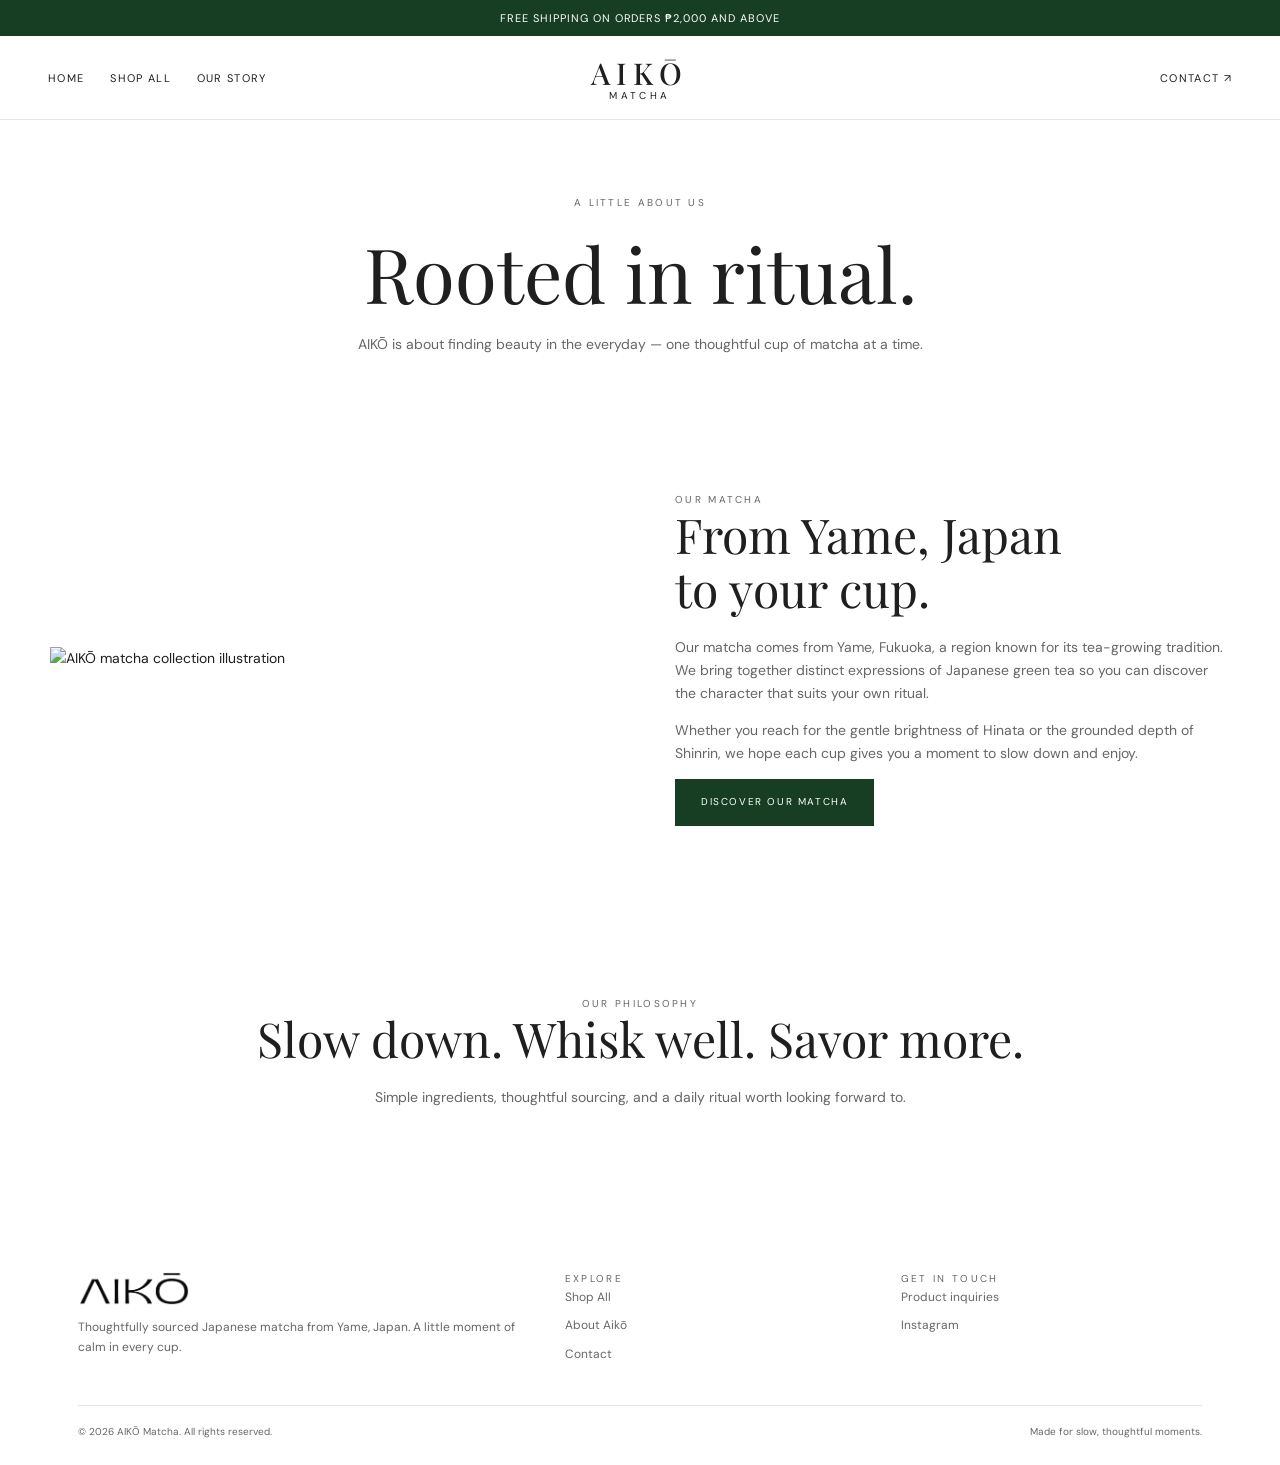
==== about.html @ f2315e31 "Update about.html" ====
<!doctype html><html lang="en"><head><meta charset="utf-8"><meta name="viewport" content="width=device-width,initial-scale=1"><meta name="theme-color" content="#f7f6f0"><title>About Aikō | AIKŌ Matcha</title><meta name="description" content="Discover thoughtfully sourced Japanese matcha from Yame, Japan at AIKŌ Matcha."><link rel="stylesheet" href="assets/styles.css"></head><body><div class="announcement">FREE SHIPPING ON ORDERS ₱2,000 AND ABOVE</div><header class="site-header"><div class="nav-wrap"><button class="menu-toggle" aria-label="Open menu" onclick="toggleMenu()">☰</button><nav class="nav-links"><a href="index.html">Home</a><a href="shop.html">Shop All</a><a href="about.html">Our Story</a></nav><a class="brand" href="index.html">AIKŌ<small>MATCHA</small></a><div class="nav-right"><a href="contact.html">Contact ↗</a></div></div><nav class="mobile-nav"><a href="index.html">Home</a><a href="shop.html">Shop All</a><a href="about.html">About Aikō</a><a href="contact.html">Contact</a></nav></header><main><section class="page-intro"><div class="eyebrow">A little about us</div><h1>Rooted in ritual.</h1><p>AIKŌ is about finding beauty in the everyday — one thoughtful cup of matcha at a time.</p></section><section class="container section"><div class="split"><img src="assets/hinata.svg" alt="AIKŌ matcha collection illustration"><div class="text-block"><div class="eyebrow">Our matcha</div><h2>From Yame, Japan<br>to your cup.</h2><p>Our matcha comes from Yame, Fukuoka, a region known for its tea-growing tradition. We bring together distinct expressions of Japanese green tea so you can discover the character that suits your own ritual.</p><p>Whether you reach for the gentle brightness of Hinata or the grounded depth of Shinrin, we hope each cup gives you a moment to slow down and enjoy.</p><a class="button" href="shop.html">Discover our matcha</a></div></div></section><section class="story-band"><div class="eyebrow">Our philosophy</div><h2>Slow down. Whisk well. Savor more.</h2><p>Simple ingredients, thoughtful sourcing, and a daily ritual worth looking forward to.</p></section></main><footer class="footer"><div class="container"><div class="footer-grid"><div><a class="brand" href="index.html">
  <img src="assets/aiko-logo.png"
       alt="Aikō Matcha"
       style="height: 35px; width: auto; display: block;">
</a><p>Thoughtfully sourced Japanese matcha from Yame, Japan. A little moment of calm in every cup.</p></div><div><div class="eyebrow">Explore</div><div class="footer-links"><a href="shop.html">Shop All</a><a href="about.html">About Aikō</a><a href="contact.html">Contact</a></div></div><div><div class="eyebrow">Get in touch</div><div class="footer-links"><a href="contact.html">Product inquiries</a><a href="https://www.instagram.com/" target="_blank" rel="noopener">Instagram</a></div></div></div><div class="copyright"><span>© <span data-year></span> AIKŌ Matcha. All rights reserved.</span><span>Made for slow, thoughtful moments.</span></div></div></footer><script src="assets/script.js"></script></body></html>
---- assets/styles.css ----
@import url('https://fonts.googleapis.com/css2?family=DM+Sans:wght@400;500;600&family=Playfair+Display:wght@400;500;600&display=swap');
:root{--cream:#ffffff;--paper:#ffffff;--sage:#ffffff;--green:#173D23;--deep:#1f1f1f;--muted:#666666;--line:#e5e5e5;--white:#ffffff;--serif:'Playfair Display',Georgia,serif;--sans:'DM Sans',Arial,sans-serif}
*{box-sizing:border-box}html{scroll-behavior:smooth}body{margin:0;background:var(--cream);color:var(--deep);font-family:var(--sans);font-size:14px;line-height:1.65}a{color:inherit;text-decoration:none}button,input,textarea,select{font:inherit}.announcement{text-align:center;background:var(--green);color:#fff;padding:9px 16px;font-size:11px;letter-spacing:.09em}.site-header{background:rgba(255,255,255,.98);border-bottom:1px solid var(--line);position:sticky;top:0;z-index:20}.nav-wrap{max-width:1240px;margin:auto;padding:17px 28px;display:grid;grid-template-columns:1fr auto 1fr;align-items:center}.nav-links{display:flex;gap:26px;align-items:center}.nav-links a,.nav-right a{font-size:11px;letter-spacing:.12em;text-transform:uppercase;color:var(--deep)}.brand{font:500 30px var(--serif);letter-spacing:.22em;text-align:center}.brand small{display:block;font:10px var(--sans);letter-spacing:.34em;margin-top:-4px}.nav-right{text-align:right}.menu-toggle{display:none;background:none;border:0;color:var(--deep);font-size:22px}.container{max-width:1180px;margin:auto;padding:0 28px}.eyebrow{font-size:10px;letter-spacing:.23em;text-transform:uppercase;color:var(--muted)}h1,h2,h3{font-family:var(--serif);font-weight:400;line-height:1.12}h1{font-size:clamp(42px,6vw,76px);margin:18px 0}h2{font-size:clamp(32px,4vw,48px);margin:0 0 20px}h3{font-size:25px}.lead{font-size:16px;color:var(--muted);max-width:530px}.button{display:inline-flex;align-items:center;justify-content:center;padding:14px 25px;background:var(--green);color:white;border:1px solid var(--green);font-size:10px;letter-spacing:.16em;text-transform:uppercase;transition:.2s}.button:hover{background:var(--deep)}.button.outline{background:transparent;color:var(--deep)}.button.outline:hover{background:var(--green);color:white}.hero{display:grid;grid-template-columns:1fr 1fr;min-height:610px;background:var(--paper)}.hero-copy{padding:90px max(40px,calc((100vw - 1180px)/2));padding-right:7%;display:flex;flex-direction:column;justify-content:center;align-items:flex-start}.hero-art{min-height:500px;background:#ffffff;display:flex;align-items:center;justify-content:center;position:relative;overflow:hidden}.hero-art:before,.hero-art:after{content:'';position:absolute;border:1px solid #e5e5e5;border-radius:50%;width:470px;height:470px}.hero-art:after{width:350px;height:350px}.hero-art img{width:min(74%,440px);position:relative;z-index:1;mix-blend-mode:multiply}.section{padding:88px 0}.section-head{display:flex;justify-content:space-between;align-items:end;margin-bottom:30px}.section-head p{max-width:400px;color:var(--muted)}.product-grid{display:grid;grid-template-columns:repeat(2,minmax(0,1fr));gap:26px}.product-card .product-image{display:block;background:var(--paper);overflow:hidden}.product-card img{display:block;width:100%;transition:transform .5s}.product-card a:hover img{transform:scale(1.025)}.product-meta{display:flex;justify-content:space-between;gap:10px;padding:15px 2px}.product-meta h3{font-size:22px;margin:0 0 3px}.price{font-size:12px;color:var(--muted)}.story-band{background:#ffffff;padding:82px 24px;text-align:center}.story-band p{max-width:600px;margin:0 auto 25px;color:var(--muted)}.split{display:grid;grid-template-columns:1fr 1fr;gap:70px;align-items:center}.split img{width:100%;display:block;background:var(--paper)}.text-block p{color:var(--muted)}.page-intro{text-align:center;padding:75px 20px 48px}.page-intro p{max-width:580px;margin:auto;color:var(--muted)}.product-detail{display:grid;grid-template-columns:1.05fr .95fr;gap:70px;padding:50px 0 90px;align-items:start}.product-detail .product-visual{background:var(--paper)}.product-detail img{width:100%;display:block}.product-info{position:sticky;top:120px;padding-top:30px}.product-info h1{font-size:54px}.product-info .price{font-size:16px;color:var(--deep)}.product-info p{color:var(--muted)}.product-info .button{margin-top:20px}.note{font-size:11px;color:var(--muted);margin-top:14px}.contact-layout{display:grid;grid-template-columns:.8fr 1.2fr;gap:70px;padding:25px 0 90px}.form{display:grid;gap:14px}.form label{font-size:10px;letter-spacing:.12em;text-transform:uppercase}.form input,.form textarea,.form select{width:100%;padding:14px;background:#ffffff;border:1px solid var(--line);outline:none;color:var(--deep)}.form textarea{min-height:130px;resize:vertical}.form input:focus,.form textarea:focus,.form select:focus{border-color:var(--deep)}.footer{background:#ffffff;padding:55px 0 25px}.footer-grid{display:grid;grid-template-columns:1.5fr 1fr 1fr;gap:35px}.footer .brand{text-align:left;font-size:26px}.footer p,.footer a{font-size:12px;color:var(--muted)}.footer-links{display:grid;gap:9px}.copyright{border-top:1px solid var(--line);margin-top:35px;padding-top:18px;display:flex;justify-content:space-between;font-size:10px;color:var(--muted)}.mobile-nav{display:none}.tag{display:inline-block;border:1px solid var(--line);padding:6px 10px;font-size:9px;letter-spacing:.14em;text-transform:uppercase;color:var(--muted)}
@media(max-width:760px){.nav-wrap{grid-template-columns:40px 1fr 40px;padding:13px 18px}.nav-links,.nav-right{display:none}.menu-toggle{display:block}.brand{font-size:26px}.mobile-nav.open{display:grid;gap:16px;padding:18px 22px 24px;border-top:1px solid var(--line);background:var(--cream)}.mobile-nav a{font-size:11px;letter-spacing:.14em;text-transform:uppercase}.hero{grid-template-columns:1fr}.hero-copy{padding:65px 28px}.hero-art{min-height:370px}.section{padding:60px 0}.container{padding:0 20px}.section-head{display:block}.product-grid{gap:14px}.product-meta{display:block}.product-meta h3{font-size:18px}.split,.product-detail,.contact-layout{grid-template-columns:1fr;gap:30px}.product-detail{padding-top:25px}.product-info{position:static;padding-top:0}.product-info h1{font-size:44px}.footer-grid{grid-template-columns:1fr 1fr}.footer-grid>div:first-child{grid-column:1/-1}.copyright{display:block;line-height:2}.page-intro{padding:55px 18px 35px}}

/* Monochrome finish */
.button,
.announcement {
  background: #173D23;
  border-color: #17D3D23;
  color: #ffffff;
}
.button:hover { background: #245332; border-color: #245332; }
.button.outline { background: transparent; color: #173D23; border-color: #173D23; }
.button.outline:hover { background: #173D23; color: #ffffff; }
.story-band, .footer, .mobile-nav.open, .hero-art { background: #ffffff; }
.form input:focus, .form textarea:focus, .form select:focus { border-color: #173D23; }
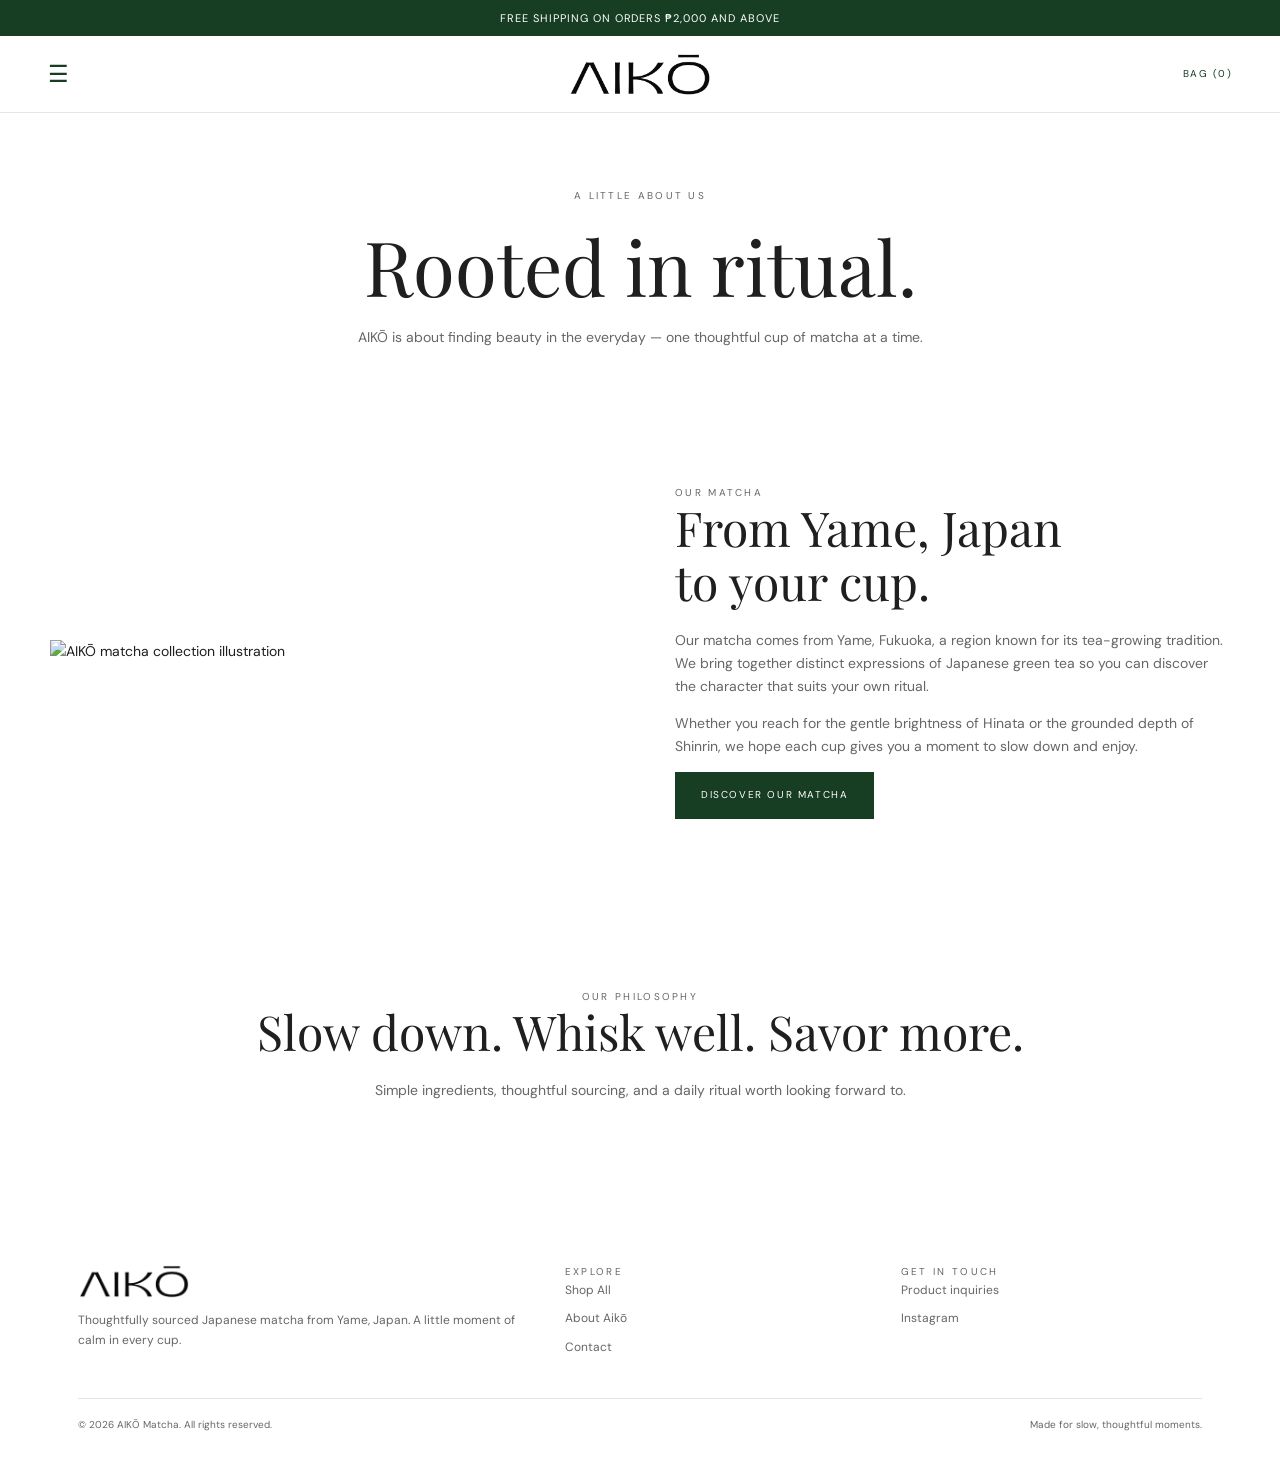
==== commit c6b9a706: "Update about.html" ====
--- a/about.html
+++ b/about.html
@@ -1,5 +1,221 @@
-<!doctype html><html lang="en"><head><meta charset="utf-8"><meta name="viewport" content="width=device-width,initial-scale=1"><meta name="theme-color" content="#f7f6f0"><title>About Aikō | AIKŌ Matcha</title><meta name="description" content="Discover thoughtfully sourced Japanese matcha from Yame, Japan at AIKŌ Matcha."><link rel="stylesheet" href="assets/styles.css"></head><body><div class="announcement">FREE SHIPPING ON ORDERS ₱2,000 AND ABOVE</div><header class="site-header"><div class="nav-wrap"><button class="menu-toggle" aria-label="Open menu" onclick="toggleMenu()">☰</button><nav class="nav-links"><a href="index.html">Home</a><a href="shop.html">Shop All</a><a href="about.html">Our Story</a></nav><a class="brand" href="index.html">AIKŌ<small>MATCHA</small></a><div class="nav-right"><a href="contact.html">Contact ↗</a></div></div><nav class="mobile-nav"><a href="index.html">Home</a><a href="shop.html">Shop All</a><a href="about.html">About Aikō</a><a href="contact.html">Contact</a></nav></header><main><section class="page-intro"><div class="eyebrow">A little about us</div><h1>Rooted in ritual.</h1><p>AIKŌ is about finding beauty in the everyday — one thoughtful cup of matcha at a time.</p></section><section class="container section"><div class="split"><img src="assets/hinata.svg" alt="AIKŌ matcha collection illustration"><div class="text-block"><div class="eyebrow">Our matcha</div><h2>From Yame, Japan<br>to your cup.</h2><p>Our matcha comes from Yame, Fukuoka, a region known for its tea-growing tradition. We bring together distinct expressions of Japanese green tea so you can discover the character that suits your own ritual.</p><p>Whether you reach for the gentle brightness of Hinata or the grounded depth of Shinrin, we hope each cup gives you a moment to slow down and enjoy.</p><a class="button" href="shop.html">Discover our matcha</a></div></div></section><section class="story-band"><div class="eyebrow">Our philosophy</div><h2>Slow down. Whisk well. Savor more.</h2><p>Simple ingredients, thoughtful sourcing, and a daily ritual worth looking forward to.</p></section></main><footer class="footer"><div class="container"><div class="footer-grid"><div><a class="brand" href="index.html">
-  <img src="assets/aiko-logo.png"
-       alt="Aikō Matcha"
-       style="height: 35px; width: auto; display: block;">
-</a><p>Thoughtfully sourced Japanese matcha from Yame, Japan. A little moment of calm in every cup.</p></div><div><div class="eyebrow">Explore</div><div class="footer-links"><a href="shop.html">Shop All</a><a href="about.html">About Aikō</a><a href="contact.html">Contact</a></div></div><div><div class="eyebrow">Get in touch</div><div class="footer-links"><a href="contact.html">Product inquiries</a><a href="https://www.instagram.com/" target="_blank" rel="noopener">Instagram</a></div></div></div><div class="copyright"><span>© <span data-year></span> AIKŌ Matcha. All rights reserved.</span><span>Made for slow, thoughtful moments.</span></div></div></footer><script src="assets/script.js"></script></body></html> 
+
+<!doctype html>
+<html lang="en">
+
+<head>
+  <meta charset="utf-8">
+  <meta name="viewport" content="width=device-width,initial-scale=1">
+  <meta name="theme-color" content="#f7f6f0">
+
+  <title>About Aikō | AIKŌ Matcha</title>
+
+  <meta name="description" content="Discover thoughtfully sourced Japanese matcha from Yame, Japan at AIKŌ Matcha.">
+
+  <link rel="stylesheet" href="assets/styles.css">
+</head>
+
+<body>
+
+  <!-- ANNOUNCEMENT BAR -->
+  <div class="announcement">
+    FREE SHIPPING ON ORDERS ₱2,000 AND ABOVE
+  </div>
+
+
+  <!-- HEADER -->
+  <header class="site-header">
+
+    <div class="nav-wrap">
+
+      <!-- HAMBURGER MENU -->
+      <button
+        class="menu-toggle"
+        type="button"
+        aria-label="Open menu"
+        aria-expanded="false"
+      >
+        ☰
+      </button>
+
+      <!-- CENTER LOGO -->
+      <a class="brand" href="index.html">
+        <img
+          src="assets/aiko-logo.png"
+          alt="Aikō Matcha"
+          style="height:45px;width:auto;display:block;"
+        >
+      </a>
+
+      <!-- SHOPPING BAG -->
+      <a class="cart-link" href="cart.html">
+        BAG (<span id="cart-count">0</span>)
+      </a>
+
+    </div>
+
+
+    <!-- DROPDOWN MENU -->
+    <nav class="mobile-nav">
+      <a href="index.html">Home</a>
+      <a href="shop.html">Shop All</a>
+      <a href="about.html">About Aikō</a>
+      <a href="contact.html">Contact</a>
+    </nav>
+
+  </header>
+
+
+  <!-- MAIN CONTENT -->
+  <main>
+
+    <!-- PAGE INTRODUCTION -->
+    <section class="page-intro">
+
+      <div class="eyebrow">A little about us</div>
+
+      <h1>Rooted in ritual.</h1>
+
+      <p>
+        AIKŌ is about finding beauty in the everyday — one thoughtful cup of matcha at a time.
+      </p>
+
+    </section>
+
+
+    <!-- OUR MATCHA SECTION -->
+    <section class="container section">
+
+      <div class="split">
+
+        <img
+          src="assets/hinata.svg"
+          alt="AIKŌ matcha collection illustration"
+        >
+
+        <div class="text-block">
+
+          <div class="eyebrow">Our matcha</div>
+
+          <h2>From Yame, Japan<br>to your cup.</h2>
+
+          <p>
+            Our matcha comes from Yame, Fukuoka, a region known for its tea-growing tradition. We bring together distinct expressions of Japanese green tea so you can discover the character that suits your own ritual.
+          </p>
+
+          <p>
+            Whether you reach for the gentle brightness of Hinata or the grounded depth of Shinrin, we hope each cup gives you a moment to slow down and enjoy.
+          </p>
+
+          <a class="button" href="shop.html">
+            Discover our matcha
+          </a>
+
+        </div>
+
+      </div>
+
+    </section>
+
+
+    <!-- PHILOSOPHY SECTION -->
+    <section class="story-band">
+
+      <div class="eyebrow">Our philosophy</div>
+
+      <h2>Slow down. Whisk well. Savor more.</h2>
+
+      <p>
+        Simple ingredients, thoughtful sourcing, and a daily ritual worth looking forward to.
+      </p>
+
+    </section>
+
+  </main>
+
+
+  <!-- FOOTER -->
+  <footer class="footer">
+
+    <div class="container">
+
+      <div class="footer-grid">
+
+        <!-- BRAND -->
+        <div>
+
+          <a class="brand" href="index.html">
+            <img
+              src="assets/aiko-logo.png"
+              alt="Aikō Matcha"
+              style="height:35px;width:auto;display:block;"
+            >
+          </a>
+
+          <p>
+            Thoughtfully sourced Japanese matcha from Yame, Japan. A little moment of calm in every cup.
+          </p>
+
+        </div>
+
+
+        <!-- EXPLORE -->
+        <div>
+
+          <div class="eyebrow">Explore</div>
+
+          <div class="footer-links">
+            <a href="shop.html">Shop All</a>
+            <a href="about.html">About Aikō</a>
+            <a href="contact.html">Contact</a>
+          </div>
+
+        </div>
+
+
+        <!-- CONTACT -->
+        <div>
+
+          <div class="eyebrow">Get in touch</div>
+
+          <div class="footer-links">
+
+            <a href="contact.html">Product inquiries</a>
+
+            <a
+              href="https://www.instagram.com/"
+              target="_blank"
+              rel="noopener"
+            >
+              Instagram
+            </a>
+
+          </div>
+
+        </div>
+
+      </div>
+
+
+      <!-- COPYRIGHT -->
+      <div class="copyright">
+
+        <span>
+          © <span data-year></span> AIKŌ Matcha. All rights reserved.
+        </span>
+
+        <span>
+          Made for slow, thoughtful moments.
+        </span>
+
+      </div>
+
+    </div>
+
+  </footer>
+
+
+  <!-- JAVASCRIPT -->
+  <script src="assets/script.js" defer></script>
+
+</body>
+</html>
--- a/assets/styles.css
+++ b/assets/styles.css
@@ -1,17 +1,727 @@
+
 @import url('https://fonts.googleapis.com/css2?family=DM+Sans:wght@400;500;600&family=Playfair+Display:wght@400;500;600&display=swap');
-:root{--cream:#ffffff;--paper:#ffffff;--sage:#ffffff;--green:#173D23;--deep:#1f1f1f;--muted:#666666;--line:#e5e5e5;--white:#ffffff;--serif:'Playfair Display',Georgia,serif;--sans:'DM Sans',Arial,sans-serif}
-*{box-sizing:border-box}html{scroll-behavior:smooth}body{margin:0;background:var(--cream);color:var(--deep);font-family:var(--sans);font-size:14px;line-height:1.65}a{color:inherit;text-decoration:none}button,input,textarea,select{font:inherit}.announcement{text-align:center;background:var(--green);color:#fff;padding:9px 16px;font-size:11px;letter-spacing:.09em}.site-header{background:rgba(255,255,255,.98);border-bottom:1px solid var(--line);position:sticky;top:0;z-index:20}.nav-wrap{max-width:1240px;margin:auto;padding:17px 28px;display:grid;grid-template-columns:1fr auto 1fr;align-items:center}.nav-links{display:flex;gap:26px;align-items:center}.nav-links a,.nav-right a{font-size:11px;letter-spacing:.12em;text-transform:uppercase;color:var(--deep)}.brand{font:500 30px var(--serif);letter-spacing:.22em;text-align:center}.brand small{display:block;font:10px var(--sans);letter-spacing:.34em;margin-top:-4px}.nav-right{text-align:right}.menu-toggle{display:none;background:none;border:0;color:var(--deep);font-size:22px}.container{max-width:1180px;margin:auto;padding:0 28px}.eyebrow{font-size:10px;letter-spacing:.23em;text-transform:uppercase;color:var(--muted)}h1,h2,h3{font-family:var(--serif);font-weight:400;line-height:1.12}h1{font-size:clamp(42px,6vw,76px);margin:18px 0}h2{font-size:clamp(32px,4vw,48px);margin:0 0 20px}h3{font-size:25px}.lead{font-size:16px;color:var(--muted);max-width:530px}.button{display:inline-flex;align-items:center;justify-content:center;padding:14px 25px;background:var(--green);color:white;border:1px solid var(--green);font-size:10px;letter-spacing:.16em;text-transform:uppercase;transition:.2s}.button:hover{background:var(--deep)}.button.outline{background:transparent;color:var(--deep)}.button.outline:hover{background:var(--green);color:white}.hero{display:grid;grid-template-columns:1fr 1fr;min-height:610px;background:var(--paper)}.hero-copy{padding:90px max(40px,calc((100vw - 1180px)/2));padding-right:7%;display:flex;flex-direction:column;justify-content:center;align-items:flex-start}.hero-art{min-height:500px;background:#ffffff;display:flex;align-items:center;justify-content:center;position:relative;overflow:hidden}.hero-art:before,.hero-art:after{content:'';position:absolute;border:1px solid #e5e5e5;border-radius:50%;width:470px;height:470px}.hero-art:after{width:350px;height:350px}.hero-art img{width:min(74%,440px);position:relative;z-index:1;mix-blend-mode:multiply}.section{padding:88px 0}.section-head{display:flex;justify-content:space-between;align-items:end;margin-bottom:30px}.section-head p{max-width:400px;color:var(--muted)}.product-grid{display:grid;grid-template-columns:repeat(2,minmax(0,1fr));gap:26px}.product-card .product-image{display:block;background:var(--paper);overflow:hidden}.product-card img{display:block;width:100%;transition:transform .5s}.product-card a:hover img{transform:scale(1.025)}.product-meta{display:flex;justify-content:space-between;gap:10px;padding:15px 2px}.product-meta h3{font-size:22px;margin:0 0 3px}.price{font-size:12px;color:var(--muted)}.story-band{background:#ffffff;padding:82px 24px;text-align:center}.story-band p{max-width:600px;margin:0 auto 25px;color:var(--muted)}.split{display:grid;grid-template-columns:1fr 1fr;gap:70px;align-items:center}.split img{width:100%;display:block;background:var(--paper)}.text-block p{color:var(--muted)}.page-intro{text-align:center;padding:75px 20px 48px}.page-intro p{max-width:580px;margin:auto;color:var(--muted)}.product-detail{display:grid;grid-template-columns:1.05fr .95fr;gap:70px;padding:50px 0 90px;align-items:start}.product-detail .product-visual{background:var(--paper)}.product-detail img{width:100%;display:block}.product-info{position:sticky;top:120px;padding-top:30px}.product-info h1{font-size:54px}.product-info .price{font-size:16px;color:var(--deep)}.product-info p{color:var(--muted)}.product-info .button{margin-top:20px}.note{font-size:11px;color:var(--muted);margin-top:14px}.contact-layout{display:grid;grid-template-columns:.8fr 1.2fr;gap:70px;padding:25px 0 90px}.form{display:grid;gap:14px}.form label{font-size:10px;letter-spacing:.12em;text-transform:uppercase}.form input,.form textarea,.form select{width:100%;padding:14px;background:#ffffff;border:1px solid var(--line);outline:none;color:var(--deep)}.form textarea{min-height:130px;resize:vertical}.form input:focus,.form textarea:focus,.form select:focus{border-color:var(--deep)}.footer{background:#ffffff;padding:55px 0 25px}.footer-grid{display:grid;grid-template-columns:1.5fr 1fr 1fr;gap:35px}.footer .brand{text-align:left;font-size:26px}.footer p,.footer a{font-size:12px;color:var(--muted)}.footer-links{display:grid;gap:9px}.copyright{border-top:1px solid var(--line);margin-top:35px;padding-top:18px;display:flex;justify-content:space-between;font-size:10px;color:var(--muted)}.mobile-nav{display:none}.tag{display:inline-block;border:1px solid var(--line);padding:6px 10px;font-size:9px;letter-spacing:.14em;text-transform:uppercase;color:var(--muted)}
-@media(max-width:760px){.nav-wrap{grid-template-columns:40px 1fr 40px;padding:13px 18px}.nav-links,.nav-right{display:none}.menu-toggle{display:block}.brand{font-size:26px}.mobile-nav.open{display:grid;gap:16px;padding:18px 22px 24px;border-top:1px solid var(--line);background:var(--cream)}.mobile-nav a{font-size:11px;letter-spacing:.14em;text-transform:uppercase}.hero{grid-template-columns:1fr}.hero-copy{padding:65px 28px}.hero-art{min-height:370px}.section{padding:60px 0}.container{padding:0 20px}.section-head{display:block}.product-grid{gap:14px}.product-meta{display:block}.product-meta h3{font-size:18px}.split,.product-detail,.contact-layout{grid-template-columns:1fr;gap:30px}.product-detail{padding-top:25px}.product-info{position:static;padding-top:0}.product-info h1{font-size:44px}.footer-grid{grid-template-columns:1fr 1fr}.footer-grid>div:first-child{grid-column:1/-1}.copyright{display:block;line-height:2}.page-intro{padding:55px 18px 35px}}
-
-/* Monochrome finish */
-.button,
+
+:root {
+  --cream: #ffffff;
+  --paper: #ffffff;
+  --sage: #ffffff;
+  --green: #173D23;
+  --deep: #1f1f1f;
+  --muted: #666666;
+  --line: #e5e5e5;
+  --white: #ffffff;
+  --serif: 'Playfair Display', Georgia, serif;
+  --sans: 'DM Sans', Arial, sans-serif;
+}
+
+/* GENERAL */
+
+* {
+  box-sizing: border-box;
+}
+
+html {
+  scroll-behavior: smooth;
+}
+
+body {
+  margin: 0;
+  background: var(--cream);
+  color: var(--deep);
+  font-family: var(--sans);
+  font-size: 14px;
+  line-height: 1.65;
+}
+
+a {
+  color: inherit;
+  text-decoration: none;
+}
+
+button,
+input,
+textarea,
+select {
+  font: inherit;
+}
+
+/* ANNOUNCEMENT BAR */
+
 .announcement {
-  background: #173D23;
-  border-color: #17D3D23;
-  color: #ffffff;
-}
-.button:hover { background: #245332; border-color: #245332; }
-.button.outline { background: transparent; color: #173D23; border-color: #173D23; }
-.button.outline:hover { background: #173D23; color: #ffffff; }
-.story-band, .footer, .mobile-nav.open, .hero-art { background: #ffffff; }
-.form input:focus, .form textarea:focus, .form select:focus { border-color: #173D23; }
+  text-align: center;
+  background: var(--green);
+  color: #fff;
+  padding: 9px 16px;
+  font-size: 11px;
+  letter-spacing: .09em;
+}
+
+/* STANDARD HEADER */
+
+.site-header {
+  background: rgba(255,255,255,.98);
+  border-bottom: 1px solid var(--line);
+  position: sticky;
+  top: 0;
+  z-index: 100;
+}
+
+.nav-wrap {
+  position: relative;
+  max-width: 1240px;
+  margin: auto;
+  padding: 15px 28px;
+  display: grid;
+  grid-template-columns: 1fr auto 1fr;
+  align-items: center;
+  min-height: 76px;
+}
+
+/* HAMBURGER */
+
+.menu-toggle {
+  display: block;
+  justify-self: start;
+  background: none;
+  border: none;
+  color: var(--green);
+  font-size: 23px;
+  padding: 0;
+  cursor: pointer;
+  line-height: 1;
+  z-index: 3;
+}
+
+/* HIDE OLD DESKTOP NAVIGATION */
+
+.nav-links {
+  display: none !important;
+}
+
+/* CENTERED LOGO */
+
+.nav-wrap .brand {
+  grid-column: 2;
+  justify-self: center;
+  display: block;
+  text-align: center;
+  line-height: 0;
+  z-index: 2;
+}
+
+.nav-wrap .brand img {
+  height: 45px;
+  width: auto;
+  display: block;
+}
+
+/* CART LINK */
+
+.cart-link {
+  grid-column: 3;
+  justify-self: end;
+  color: var(--green);
+  font-size: 10px;
+  letter-spacing: 1.5px;
+  white-space: nowrap;
+  z-index: 3;
+}
+
+.cart-link:hover {
+  opacity: .65;
+}
+
+/* HAMBURGER MENU CONTENT */
+
+.mobile-nav {
+  display: none;
+  padding: 20px 28px;
+  background: #ffffff;
+  border-top: 1px solid var(--line);
+}
+
+.mobile-nav.open {
+  display: grid;
+  gap: 16px;
+}
+
+.mobile-nav a {
+  font-size: 11px;
+  letter-spacing: .14em;
+  text-transform: uppercase;
+  color: var(--green);
+}
+
+.mobile-nav a:hover {
+  opacity: .6;
+}
+
+/* CONTAINERS */
+
+.container {
+  max-width: 1180px;
+  margin: auto;
+  padding: 0 28px;
+}
+
+.eyebrow {
+  font-size: 10px;
+  letter-spacing: .23em;
+  text-transform: uppercase;
+  color: var(--muted);
+}
+
+/* TYPOGRAPHY */
+
+h1,
+h2,
+h3 {
+  font-family: var(--serif);
+  font-weight: 400;
+  line-height: 1.12;
+}
+
+h1 {
+  font-size: clamp(42px, 6vw, 76px);
+  margin: 18px 0;
+}
+
+h2 {
+  font-size: clamp(32px, 4vw, 48px);
+  margin: 0 0 20px;
+}
+
+h3 {
+  font-size: 25px;
+}
+
+.lead {
+  font-size: 16px;
+  color: var(--muted);
+  max-width: 530px;
+}
+
+/* BUTTONS */
+
+.button {
+  display: inline-flex;
+  align-items: center;
+  justify-content: center;
+  padding: 14px 25px;
+  background: var(--green);
+  color: white;
+  border: 1px solid var(--green);
+  font-size: 10px;
+  letter-spacing: .16em;
+  text-transform: uppercase;
+  transition: .2s;
+}
+
+.button:hover {
+  background: #245332;
+  border-color: #245332;
+}
+
+.button.outline {
+  background: transparent;
+  color: var(--green);
+  border-color: var(--green);
+}
+
+.button.outline:hover {
+  background: var(--green);
+  color: white;
+}
+
+/* HOMEPAGE HERO */
+
+.hero {
+  display: grid;
+  grid-template-columns: 1fr 1fr;
+  min-height: 610px;
+  background: var(--paper);
+}
+
+.hero-copy {
+  padding: 90px max(40px, calc((100vw - 1180px)/2));
+  padding-right: 7%;
+  display: flex;
+  flex-direction: column;
+  justify-content: center;
+  align-items: flex-start;
+}
+
+.hero-art {
+  min-height: 500px;
+  background: #ffffff;
+  display: flex;
+  align-items: center;
+  justify-content: center;
+  position: relative;
+  overflow: hidden;
+}
+
+.hero-art:before,
+.hero-art:after {
+  content: '';
+  position: absolute;
+  border: 1px solid #e5e5e5;
+  border-radius: 50%;
+  width: 470px;
+  height: 470px;
+}
+
+.hero-art:after {
+  width: 350px;
+  height: 350px;
+}
+
+.hero-art img {
+  width: min(74%, 440px);
+  position: relative;
+  z-index: 1;
+  mix-blend-mode: multiply;
+}
+
+/* SECTIONS */
+
+.section {
+  padding: 88px 0;
+}
+
+.section-head {
+  display: flex;
+  justify-content: space-between;
+  align-items: end;
+  margin-bottom: 30px;
+}
+
+.section-head p {
+  max-width: 400px;
+  color: var(--muted);
+}
+
+/* PRODUCTS */
+
+.product-grid {
+  display: grid;
+  grid-template-columns: repeat(2, minmax(0, 1fr));
+  gap: 26px;
+}
+
+.product-card .product-image {
+  display: block;
+  background: var(--paper);
+  overflow: hidden;
+}
+
+.product-card img {
+  display: block;
+  width: 100%;
+  transition: transform .5s;
+}
+
+.product-card a:hover img {
+  transform: scale(1.025);
+}
+
+.product-meta {
+  display: flex;
+  justify-content: space-between;
+  gap: 10px;
+  padding: 15px 2px;
+}
+
+.product-meta h3 {
+  font-size: 22px;
+  margin: 0 0 3px;
+}
+
+.price {
+  font-size: 12px;
+  color: var(--muted);
+}
+
+/* STORY */
+
+.story-band {
+  background: #ffffff;
+  padding: 82px 24px;
+  text-align: center;
+}
+
+.story-band p {
+  max-width: 600px;
+  margin: 0 auto 25px;
+  color: var(--muted);
+}
+
+/* SPLIT CONTENT */
+
+.split {
+  display: grid;
+  grid-template-columns: 1fr 1fr;
+  gap: 70px;
+  align-items: center;
+}
+
+.split img {
+  width: 100%;
+  display: block;
+  background: var(--paper);
+}
+
+.text-block p {
+  color: var(--muted);
+}
+
+/* PAGE INTRO */
+
+.page-intro {
+  text-align: center;
+  padding: 75px 20px 48px;
+}
+
+.page-intro p {
+  max-width: 580px;
+  margin: auto;
+  color: var(--muted);
+}
+
+/* PRODUCT DETAILS */
+
+.product-detail {
+  display: grid;
+  grid-template-columns: 1.05fr .95fr;
+  gap: 70px;
+  padding: 50px 0 90px;
+  align-items: start;
+}
+
+.product-detail .product-visual {
+  background: var(--paper);
+}
+
+.product-detail img {
+  width: 100%;
+  display: block;
+}
+
+.product-info {
+  position: sticky;
+  top: 120px;
+  padding-top: 30px;
+}
+
+.product-info h1 {
+  font-size: 54px;
+}
+
+.product-info .price {
+  font-size: 16px;
+  color: var(--deep);
+}
+
+.product-info p {
+  color: var(--muted);
+}
+
+.product-info .button {
+  margin-top: 20px;
+}
+
+.note {
+  font-size: 11px;
+  color: var(--muted);
+  margin-top: 14px;
+}
+
+/* CONTACT FORM */
+
+.contact-layout {
+  display: grid;
+  grid-template-columns: .8fr 1.2fr;
+  gap: 70px;
+  padding: 25px 0 90px;
+}
+
+.form {
+  display: grid;
+  gap: 14px;
+}
+
+.form label {
+  font-size: 10px;
+  letter-spacing: .12em;
+  text-transform: uppercase;
+}
+
+.form input,
+.form textarea,
+.form select {
+  width: 100%;
+  padding: 14px;
+  background: #ffffff;
+  border: 1px solid var(--line);
+  outline: none;
+  color: var(--deep);
+}
+
+.form textarea {
+  min-height: 130px;
+  resize: vertical;
+}
+
+.form input:focus,
+.form textarea:focus,
+.form select:focus {
+  border-color: var(--green);
+}
+
+/* FOOTER */
+
+.footer {
+  background: #ffffff;
+  padding: 55px 0 25px;
+}
+
+.footer-grid {
+  display: grid;
+  grid-template-columns: 1.5fr 1fr 1fr;
+  gap: 35px;
+}
+
+.footer .brand {
+  text-align: left;
+  font-size: 26px;
+}
+
+.footer p,
+.footer a {
+  font-size: 12px;
+  color: var(--muted);
+}
+
+.footer-links {
+  display: grid;
+  gap: 9px;
+}
+
+.copyright {
+  border-top: 1px solid var(--line);
+  margin-top: 35px;
+  padding-top: 18px;
+  display: flex;
+  justify-content: space-between;
+  font-size: 10px;
+  color: var(--muted);
+}
+
+/* TAGS */
+
+.tag {
+  display: inline-block;
+  border: 1px solid var(--line);
+  padding: 6px 10px;
+  font-size: 9px;
+  letter-spacing: .14em;
+  text-transform: uppercase;
+  color: var(--muted);
+}
+
+/* ADD TO CART */
+
+.add-cart-btn {
+  display: block;
+  width: 100%;
+  margin-top: 12px;
+  padding: 13px 10px;
+  background: var(--green);
+  color: #fff;
+  border: 1px solid var(--green);
+  font-size: 10px;
+  letter-spacing: 2px;
+  cursor: pointer;
+  transition: all .3s ease;
+}
+
+.add-cart-btn:hover {
+  background: #fff;
+  color: var(--green);
+}
+
+.cart-message {
+  font-size: 12px;
+  color: var(--green);
+  margin-top: 8px;
+  min-height: 16px;
+}
+
+/* CART PAGE */
+
+.cart-section {
+  margin: 50px auto;
+  padding: 30px;
+  max-width: 700px;
+  background: #fff;
+  border: 1px solid var(--line);
+}
+
+.cart-section h2 {
+  font-size: 22px;
+  margin-bottom: 20px;
+}
+
+.cart-item {
+  display: flex;
+  justify-content: space-between;
+  padding: 12px 0;
+  border-bottom: 1px solid var(--line);
+  font-size: 13px;
+}
+
+.cart-total {
+  display: flex;
+  justify-content: space-between;
+  margin-top: 20px;
+  font-weight: 600;
+}
+
+.checkout-btn {
+  display: block;
+  width: 100%;
+  margin-top: 22px;
+  padding: 15px;
+  background: var(--green);
+  color: white;
+  text-align: center;
+  text-decoration: none;
+  font-size: 11px;
+  letter-spacing: 2px;
+}
+
+.checkout-btn:hover {
+  background: #245332;
+}
+
+.empty-cart {
+  font-size: 13px;
+  color: #777;
+}
+
+/* MOBILE AND TABLET */
+
+@media (max-width: 760px) {
+
+  .nav-wrap {
+    grid-template-columns: 1fr auto 1fr;
+    padding: 13px 18px;
+    min-height: 68px;
+  }
+
+  .menu-toggle {
+    display: block;
+    font-size: 22px;
+  }
+
+  .nav-links {
+    display: none !important;
+  }
+
+  .nav-wrap .brand img {
+    height: 42px;
+  }
+
+  .cart-link {
+    font-size: 9px;
+    letter-spacing: 1px;
+  }
+
+  .mobile-nav {
+    padding: 18px 22px 24px;
+  }
+
+  .mobile-nav.open {
+    display: grid;
+    gap: 16px;
+  }
+
+  .hero {
+    grid-template-columns: 1fr;
+  }
+
+  .hero-copy {
+    padding: 65px 28px;
+  }
+
+  .hero-art {
+    min-height: 370px;
+  }
+
+  .section {
+    padding: 60px 0;
+  }
+
+  .container {
+    padding: 0 20px;
+  }
+
+  .section-head {
+    display: block;
+  }
+
+  .product-grid {
+    gap: 14px;
+  }
+
+  .product-meta {
+    display: block;
+  }
+
+  .product-meta h3 {
+    font-size: 18px;
+  }
+
+  .split,
+  .product-detail,
+  .contact-layout {
+    grid-template-columns: 1fr;
+    gap: 30px;
+  }
+
+  .product-detail {
+    padding-top: 25px;
+  }
+
+  .product-info {
+    position: static;
+    padding-top: 0;
+  }
+
+  .product-info h1 {
+    font-size: 44px;
+  }
+
+  .footer-grid {
+    grid-template-columns: 1fr 1fr;
+  }
+
+  .footer-grid > div:first-child {
+    grid-column: 1 / -1;
+  }
+
+  .copyright {
+    display: block;
+    line-height: 2;
+  }
+
+  .page-intro {
+    padding: 55px 18px 35px;
+  }
+
+  .cart-section {
+    margin: 30px auto;
+    padding: 20px;
+  }
+
+}
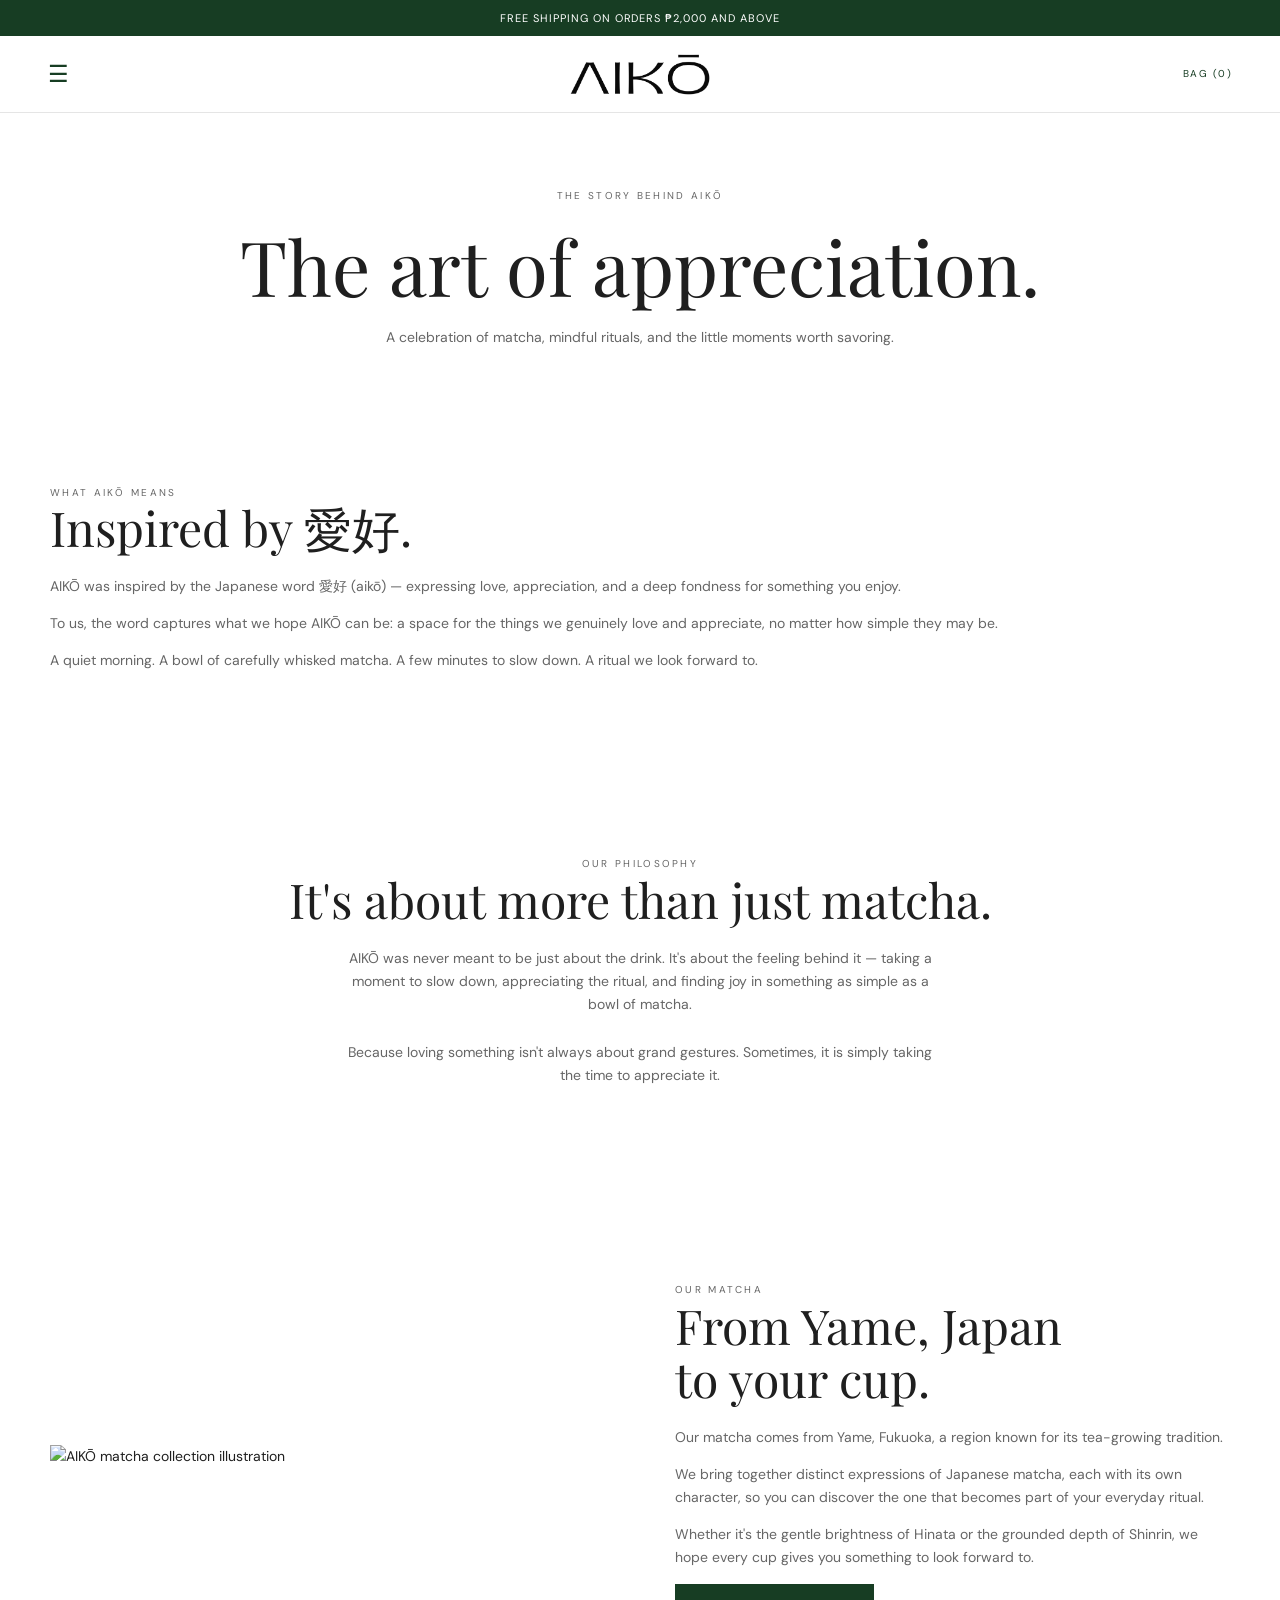
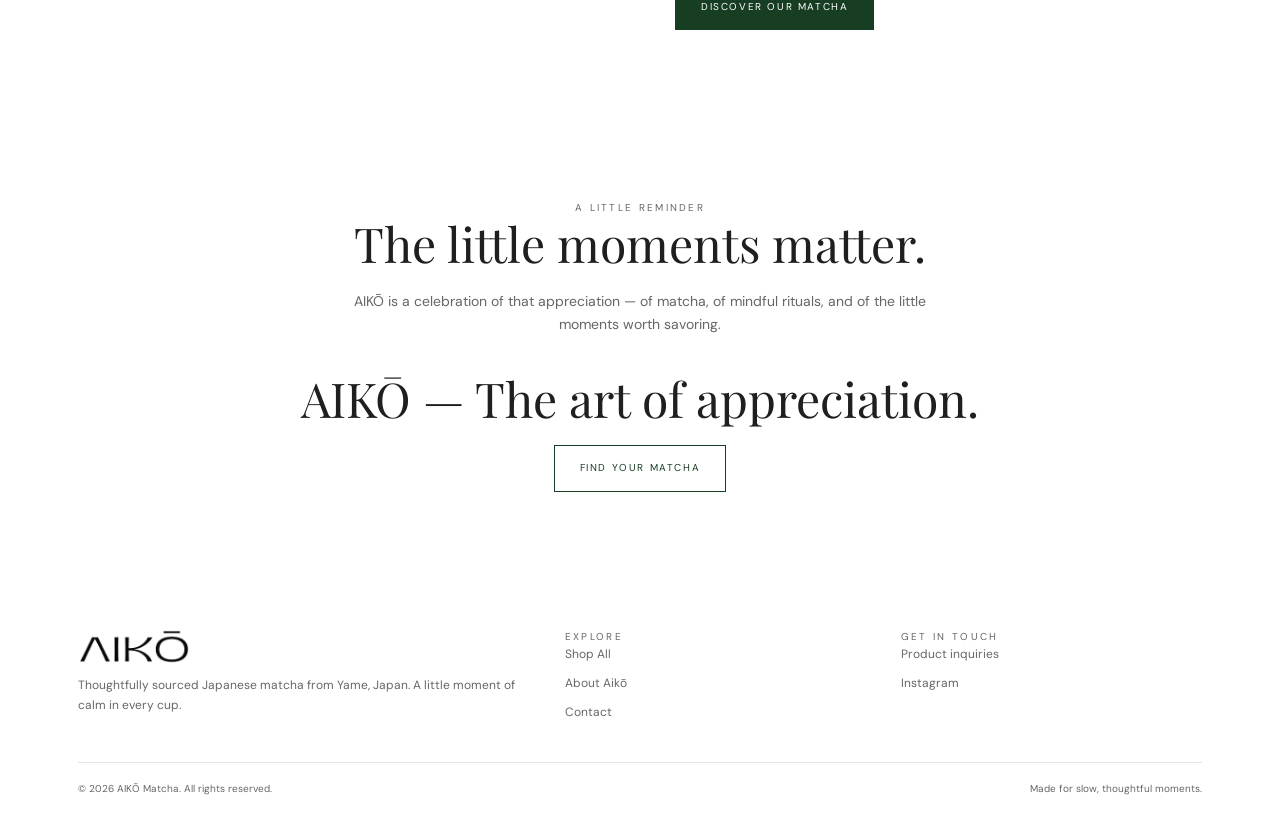
==== commit 18c47d99: "Update about.html" ====
--- a/about.html
+++ b/about.html
@@ -7,9 +7,9 @@
   <meta name="viewport" content="width=device-width,initial-scale=1">
   <meta name="theme-color" content="#f7f6f0">
 
-  <title>About Aikō | AIKŌ Matcha</title>
-
-  <meta name="description" content="Discover thoughtfully sourced Japanese matcha from Yame, Japan at AIKŌ Matcha.">
+  <title>Our Story | AIKŌ Matcha</title>
+
+  <meta name="description" content="Discover the meaning behind AIKŌ — a celebration of matcha, mindful rituals, and the little moments worth savoring.">
 
   <link rel="stylesheet" href="assets/styles.css">
 </head>
@@ -27,7 +27,6 @@
 
     <div class="nav-wrap">
 
-      <!-- HAMBURGER MENU -->
       <button
         class="menu-toggle"
         type="button"
@@ -37,7 +36,6 @@
         ☰
       </button>
 
-      <!-- CENTER LOGO -->
       <a class="brand" href="index.html">
         <img
           src="assets/aiko-logo.png"
@@ -46,15 +44,12 @@
         >
       </a>
 
-      <!-- SHOPPING BAG -->
       <a class="cart-link" href="cart.html">
         BAG (<span id="cart-count">0</span>)
       </a>
 
     </div>
 
-
-    <!-- DROPDOWN MENU -->
     <nav class="mobile-nav">
       <a href="index.html">Home</a>
       <a href="shop.html">Shop All</a>
@@ -68,21 +63,65 @@
   <!-- MAIN CONTENT -->
   <main>
 
-    <!-- PAGE INTRODUCTION -->
+    <!-- INTRODUCTION -->
     <section class="page-intro">
 
-      <div class="eyebrow">A little about us</div>
-
-      <h1>Rooted in ritual.</h1>
-
-      <p>
-        AIKŌ is about finding beauty in the everyday — one thoughtful cup of matcha at a time.
-      </p>
-
-    </section>
-
-
-    <!-- OUR MATCHA SECTION -->
+      <div class="eyebrow">The story behind AIKŌ</div>
+
+      <h1>The art of appreciation.</h1>
+
+      <p>
+        A celebration of matcha, mindful rituals, and the little moments worth savoring.
+      </p>
+
+    </section>
+
+
+    <!-- THE MEANING OF AIKŌ -->
+    <section class="container section">
+
+      <div class="text-block">
+
+        <div class="eyebrow">What AIKŌ means</div>
+
+        <h2>Inspired by 愛好.</h2>
+
+        <p>
+          AIKŌ was inspired by the Japanese word 愛好 (aikō) — expressing love, appreciation, and a deep fondness for something you enjoy.
+        </p>
+
+        <p>
+          To us, the word captures what we hope AIKŌ can be: a space for the things we genuinely love and appreciate, no matter how simple they may be.
+        </p>
+
+        <p>
+          A quiet morning. A bowl of carefully whisked matcha. A few minutes to slow down. A ritual we look forward to.
+        </p>
+
+      </div>
+
+    </section>
+
+
+    <!-- BRAND PHILOSOPHY -->
+    <section class="story-band">
+
+      <div class="eyebrow">Our philosophy</div>
+
+      <h2>It's about more than just matcha.</h2>
+
+      <p>
+        AIKŌ was never meant to be just about the drink. It's about the feeling behind it — taking a moment to slow down, appreciating the ritual, and finding joy in something as simple as a bowl of matcha.
+      </p>
+
+      <p>
+        Because loving something isn't always about grand gestures. Sometimes, it is simply taking the time to appreciate it.
+      </p>
+
+    </section>
+
+
+    <!-- OUR MATCHA -->
     <section class="container section">
 
       <div class="split">
@@ -99,11 +138,15 @@
           <h2>From Yame, Japan<br>to your cup.</h2>
 
           <p>
-            Our matcha comes from Yame, Fukuoka, a region known for its tea-growing tradition. We bring together distinct expressions of Japanese green tea so you can discover the character that suits your own ritual.
-          </p>
-
-          <p>
-            Whether you reach for the gentle brightness of Hinata or the grounded depth of Shinrin, we hope each cup gives you a moment to slow down and enjoy.
+            Our matcha comes from Yame, Fukuoka, a region known for its tea-growing tradition.
+          </p>
+
+          <p>
+            We bring together distinct expressions of Japanese matcha, each with its own character, so you can discover the one that becomes part of your everyday ritual.
+          </p>
+
+          <p>
+            Whether it's the gentle brightness of Hinata or the grounded depth of Shinrin, we hope every cup gives you something to look forward to.
           </p>
 
           <a class="button" href="shop.html">
@@ -117,16 +160,22 @@
     </section>
 
 
-    <!-- PHILOSOPHY SECTION -->
+    <!-- CLOSING -->
     <section class="story-band">
 
-      <div class="eyebrow">Our philosophy</div>
-
-      <h2>Slow down. Whisk well. Savor more.</h2>
-
-      <p>
-        Simple ingredients, thoughtful sourcing, and a daily ritual worth looking forward to.
-      </p>
+      <div class="eyebrow">A little reminder</div>
+
+      <h2>The little moments matter.</h2>
+
+      <p>
+        AIKŌ is a celebration of that appreciation — of matcha, of mindful rituals, and of the little moments worth savoring.
+      </p>
+
+      <h2 style="margin-top:35px;">AIKŌ — The art of appreciation.</h2>
+
+      <a class="button outline" href="shop.html">
+        Find your matcha
+      </a>
 
     </section>
 
@@ -140,7 +189,6 @@
 
       <div class="footer-grid">
 
-        <!-- BRAND -->
         <div>
 
           <a class="brand" href="index.html">
@@ -157,8 +205,6 @@
 
         </div>
 
-
-        <!-- EXPLORE -->
         <div>
 
           <div class="eyebrow">Explore</div>
@@ -171,14 +217,11 @@
 
         </div>
 
-
-        <!-- CONTACT -->
         <div>
 
           <div class="eyebrow">Get in touch</div>
 
           <div class="footer-links">
-
             <a href="contact.html">Product inquiries</a>
 
             <a
@@ -188,15 +231,12 @@
             >
               Instagram
             </a>
-
           </div>
 
         </div>
 
       </div>
 
-
-      <!-- COPYRIGHT -->
       <div class="copyright">
 
         <span>
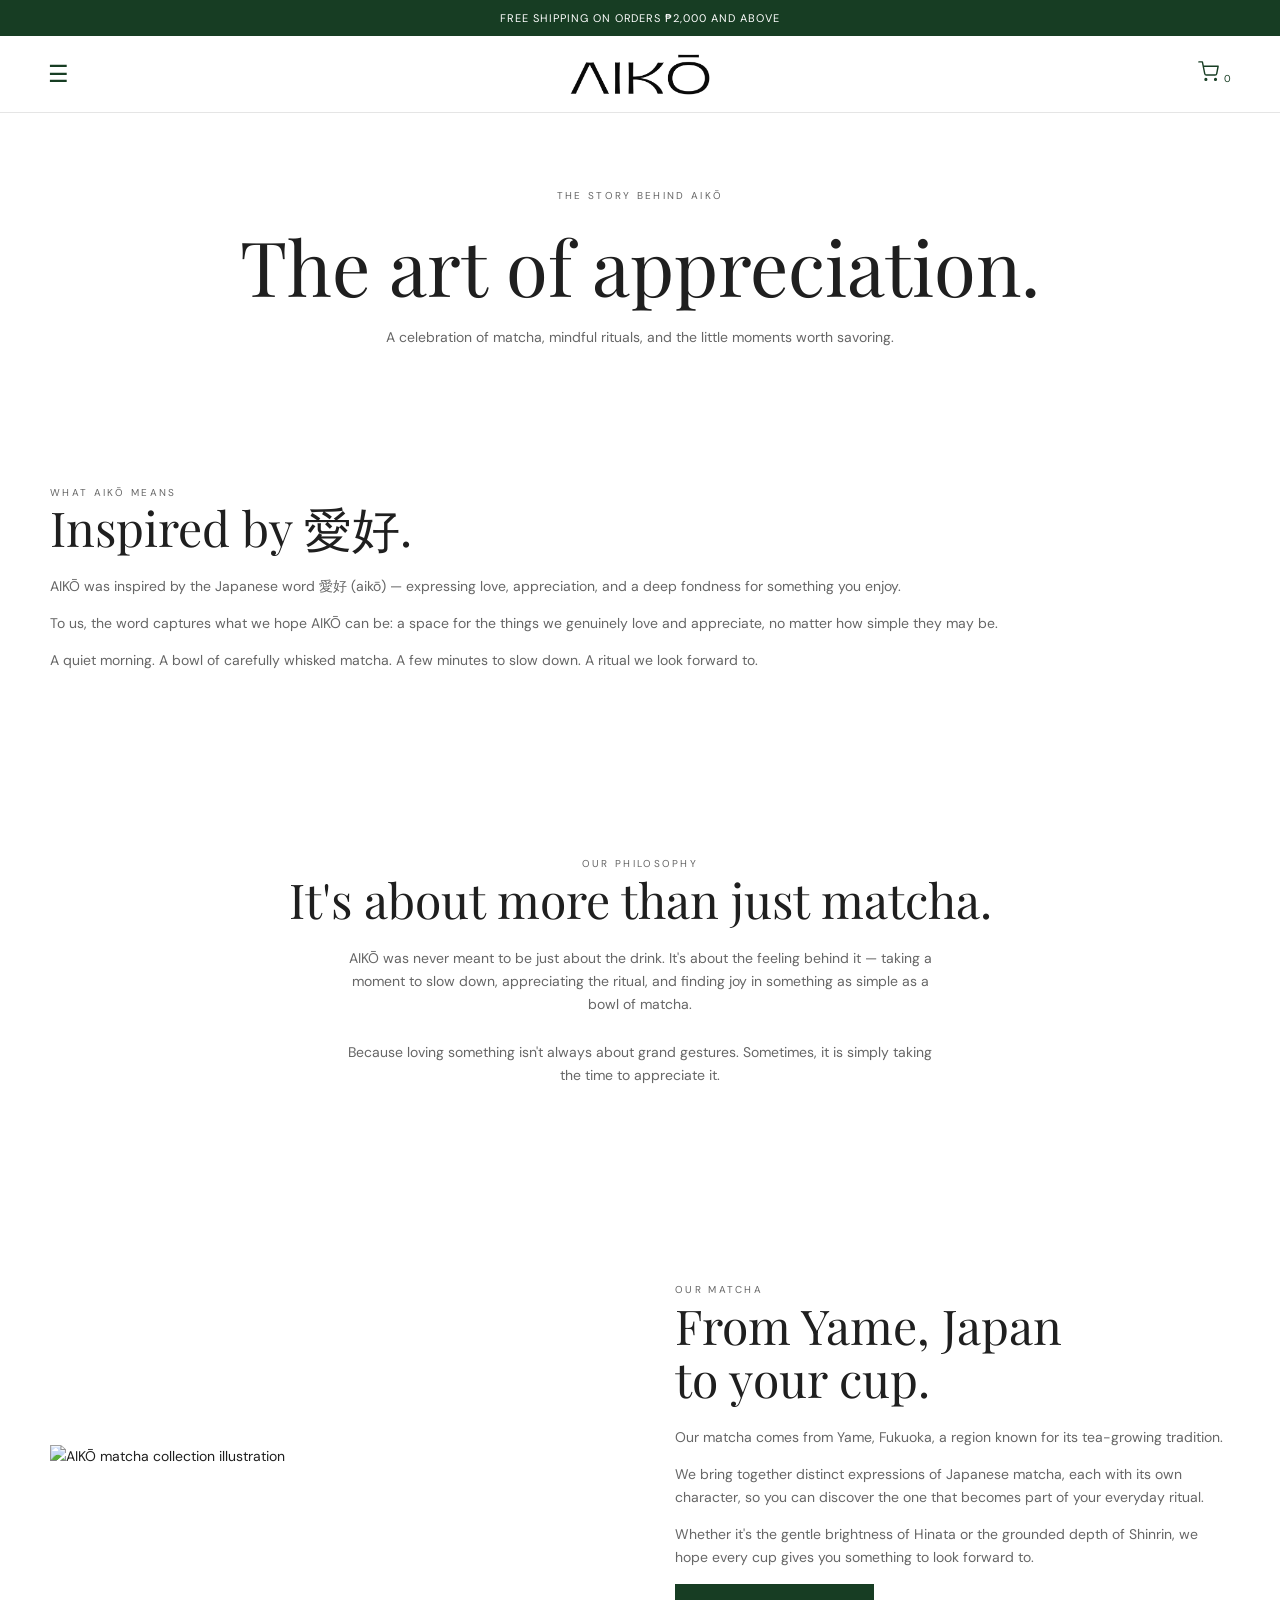
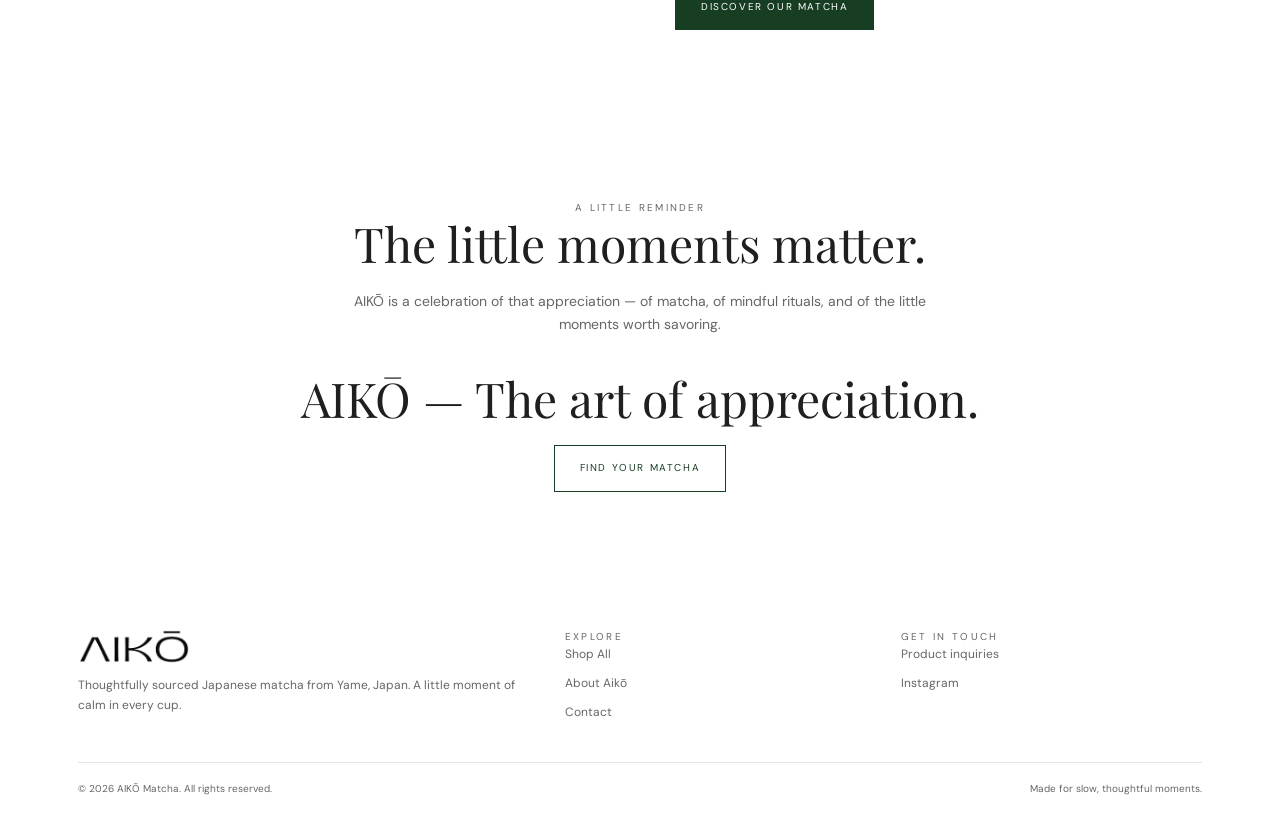
==== commit 98d9651d: "Update about.html" ====
--- a/about.html
+++ b/about.html
@@ -44,9 +44,25 @@
         >
       </a>
 
-      <a class="cart-link" href="cart.html">
-        BAG (<span id="cart-count">0</span>)
-      </a>
+     <a class="cart-link" href="cart.html" aria-label="Shopping cart">
+  <svg
+    xmlns="http://www.w3.org/2000/svg"
+    width="21"
+    height="21"
+    viewBox="0 0 24 24"
+    fill="none"
+    stroke="currentColor"
+    stroke-width="1.6"
+    stroke-linecap="round"
+    stroke-linejoin="round"
+    aria-hidden="true"
+  >
+    <circle cx="9" cy="21" r="1"/>
+    <circle cx="20" cy="21" r="1"/>
+    <path d="M1 1h4l2.68 13.39a2 2 0 0 0 2 1.61h9.72a2 2 0 0 0 2-1.61L23 6H6"/>
+  </svg>
+  <span id="cart-count">0</span>
+</a>
 
     </div>
 
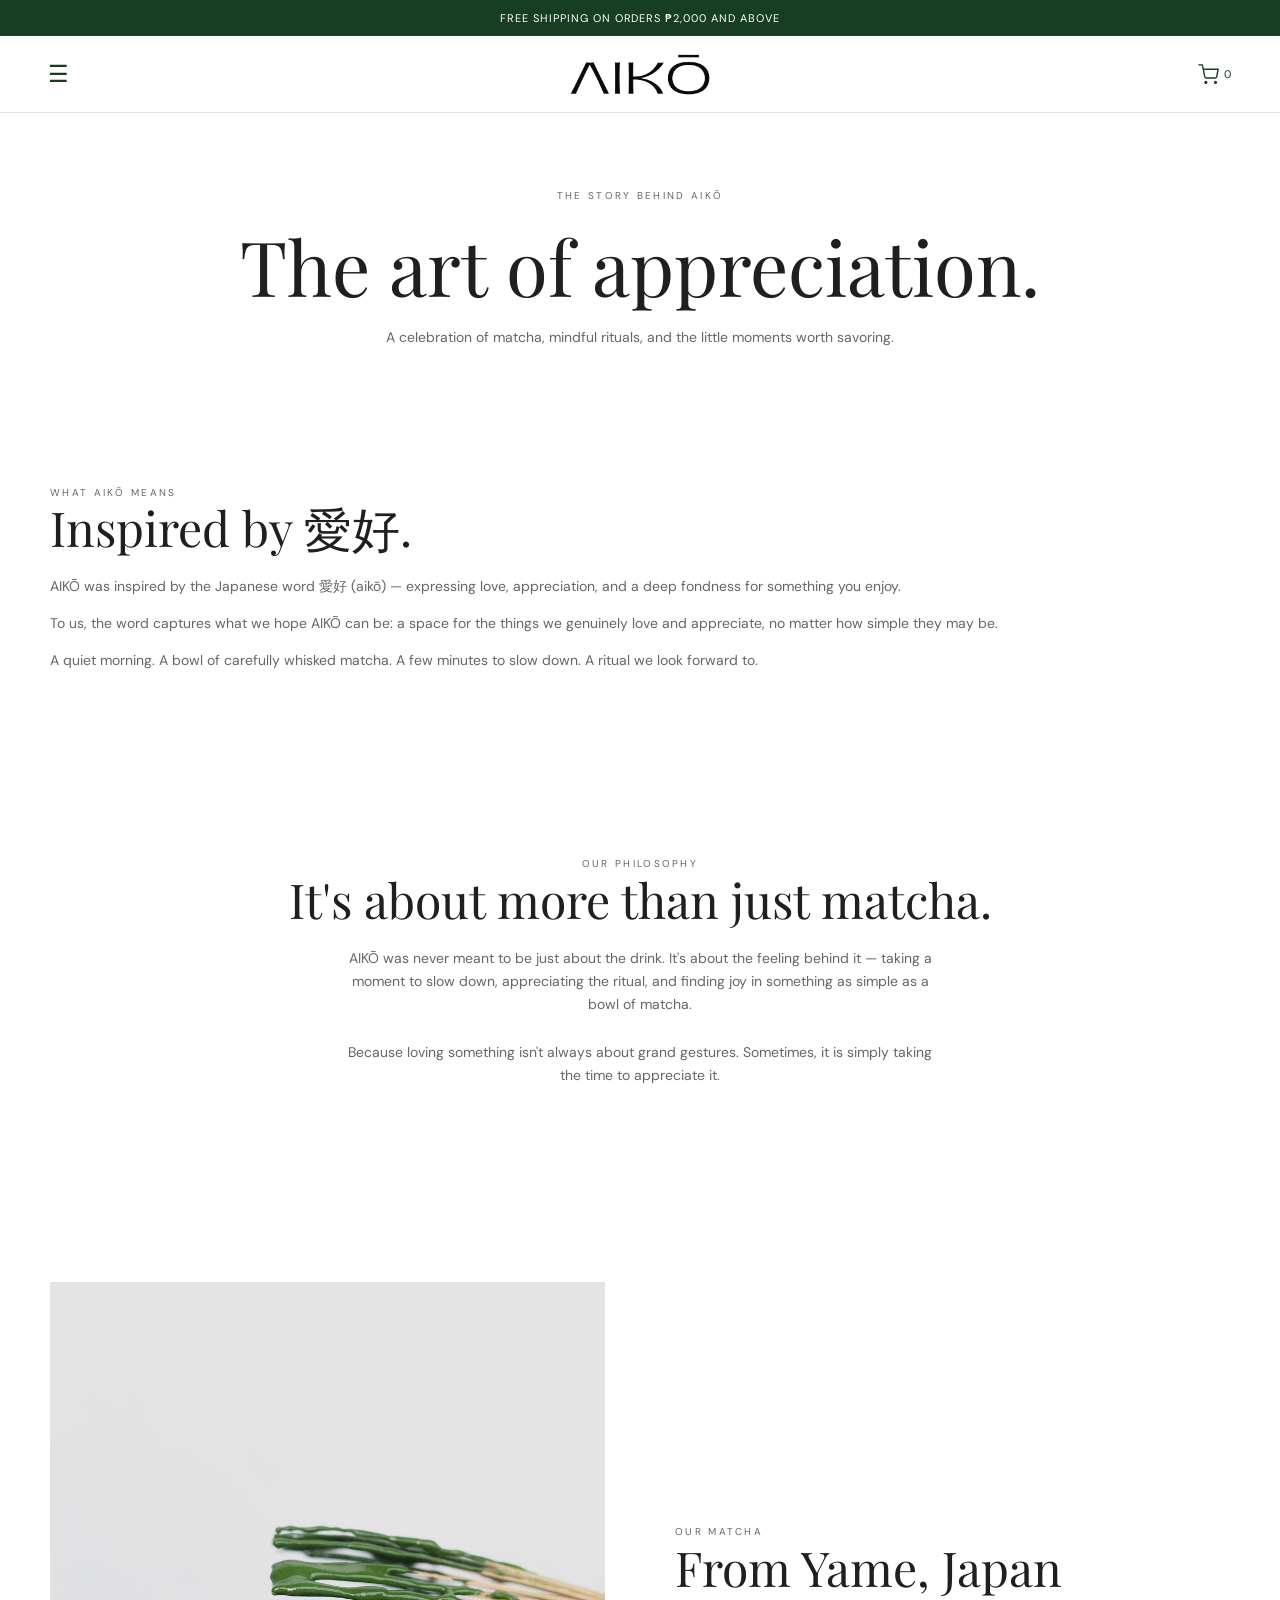
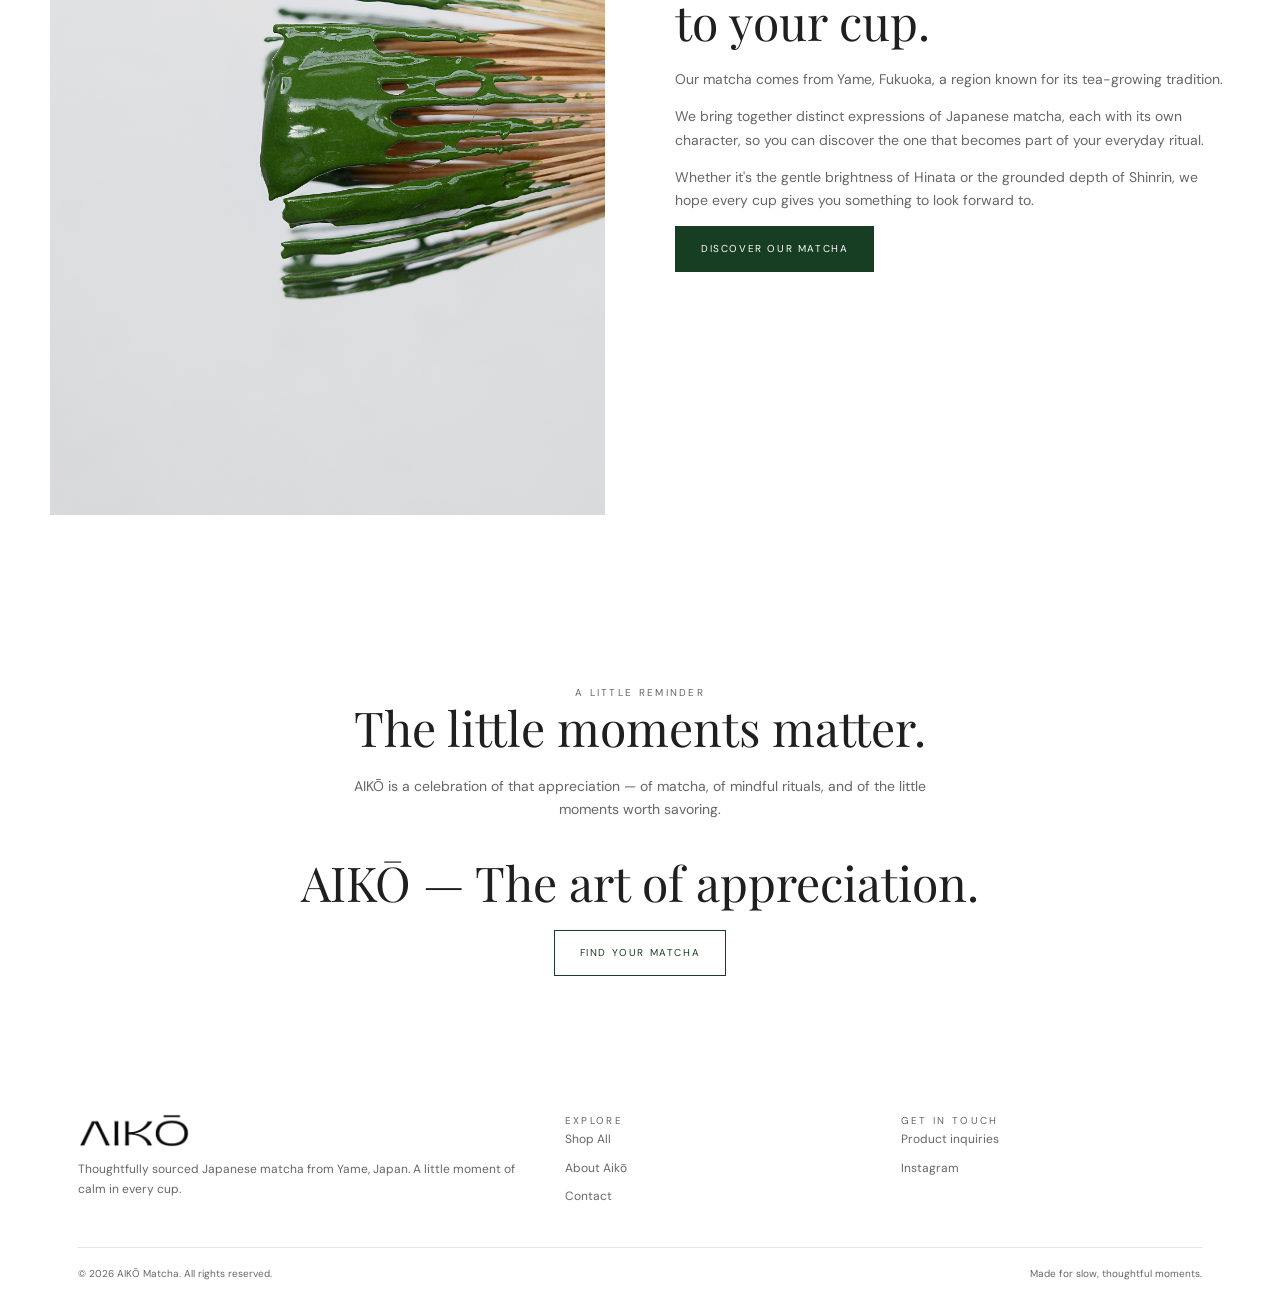
==== commit d4c28e9e: "Update about.html" ====
--- a/about.html
+++ b/about.html
@@ -143,9 +143,9 @@
       <div class="split">
 
         <img
-          src="assets/hinata.svg"
-          alt="AIKŌ matcha collection illustration"
-        >
+  src="assets/whisk.JPG"
+  alt="AIKŌ Matcha being whisked"
+>
 
         <div class="text-block">
 
--- a/assets/styles.css
+++ b/assets/styles.css
@@ -725,3 +725,19 @@
   }
 
 }
+.site-header .cart-link {
+  display: flex;
+  align-items: center;
+  justify-self: end;
+  gap: 5px;
+  color: #173D23;
+  text-decoration: none;
+  font-size: 11px;
+  letter-spacing: .05em;
+}
+
+.site-header .cart-link svg {
+  display: block;
+  width: 21px;
+  height: 21px;
+}
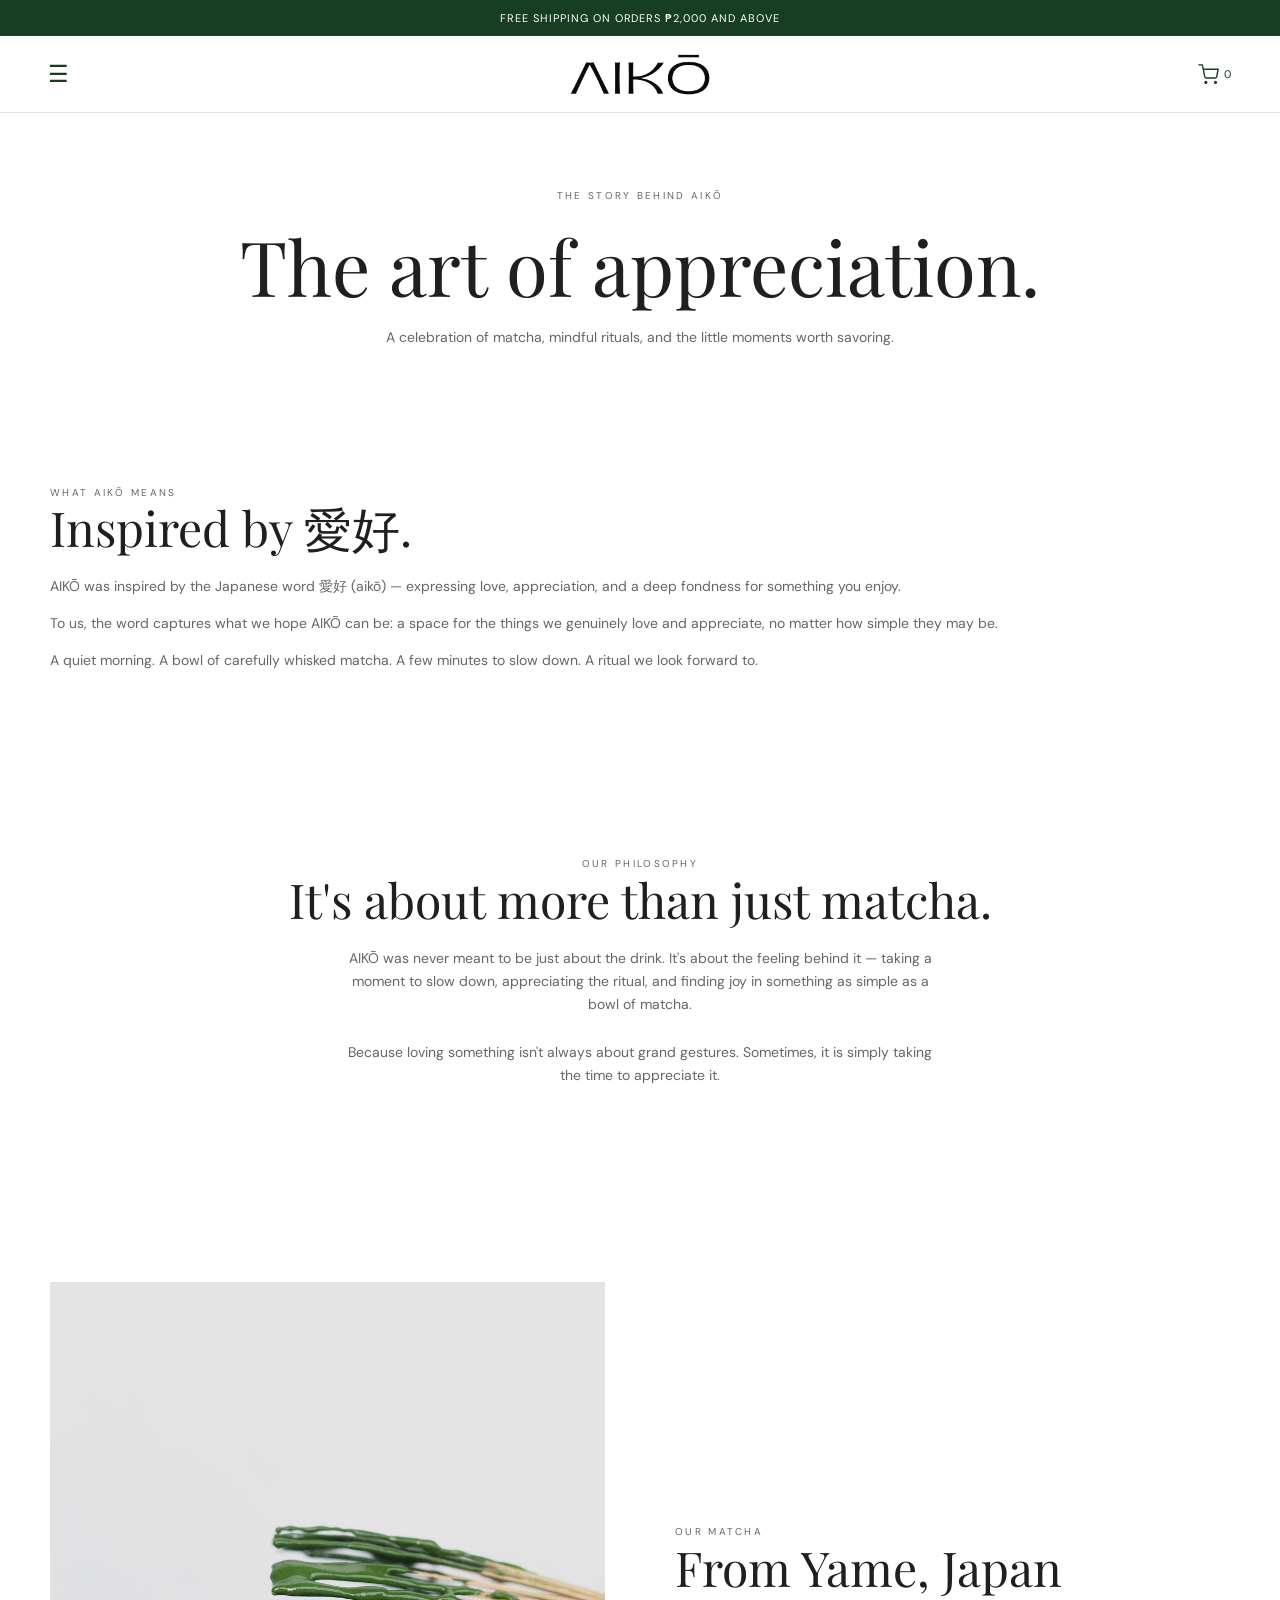
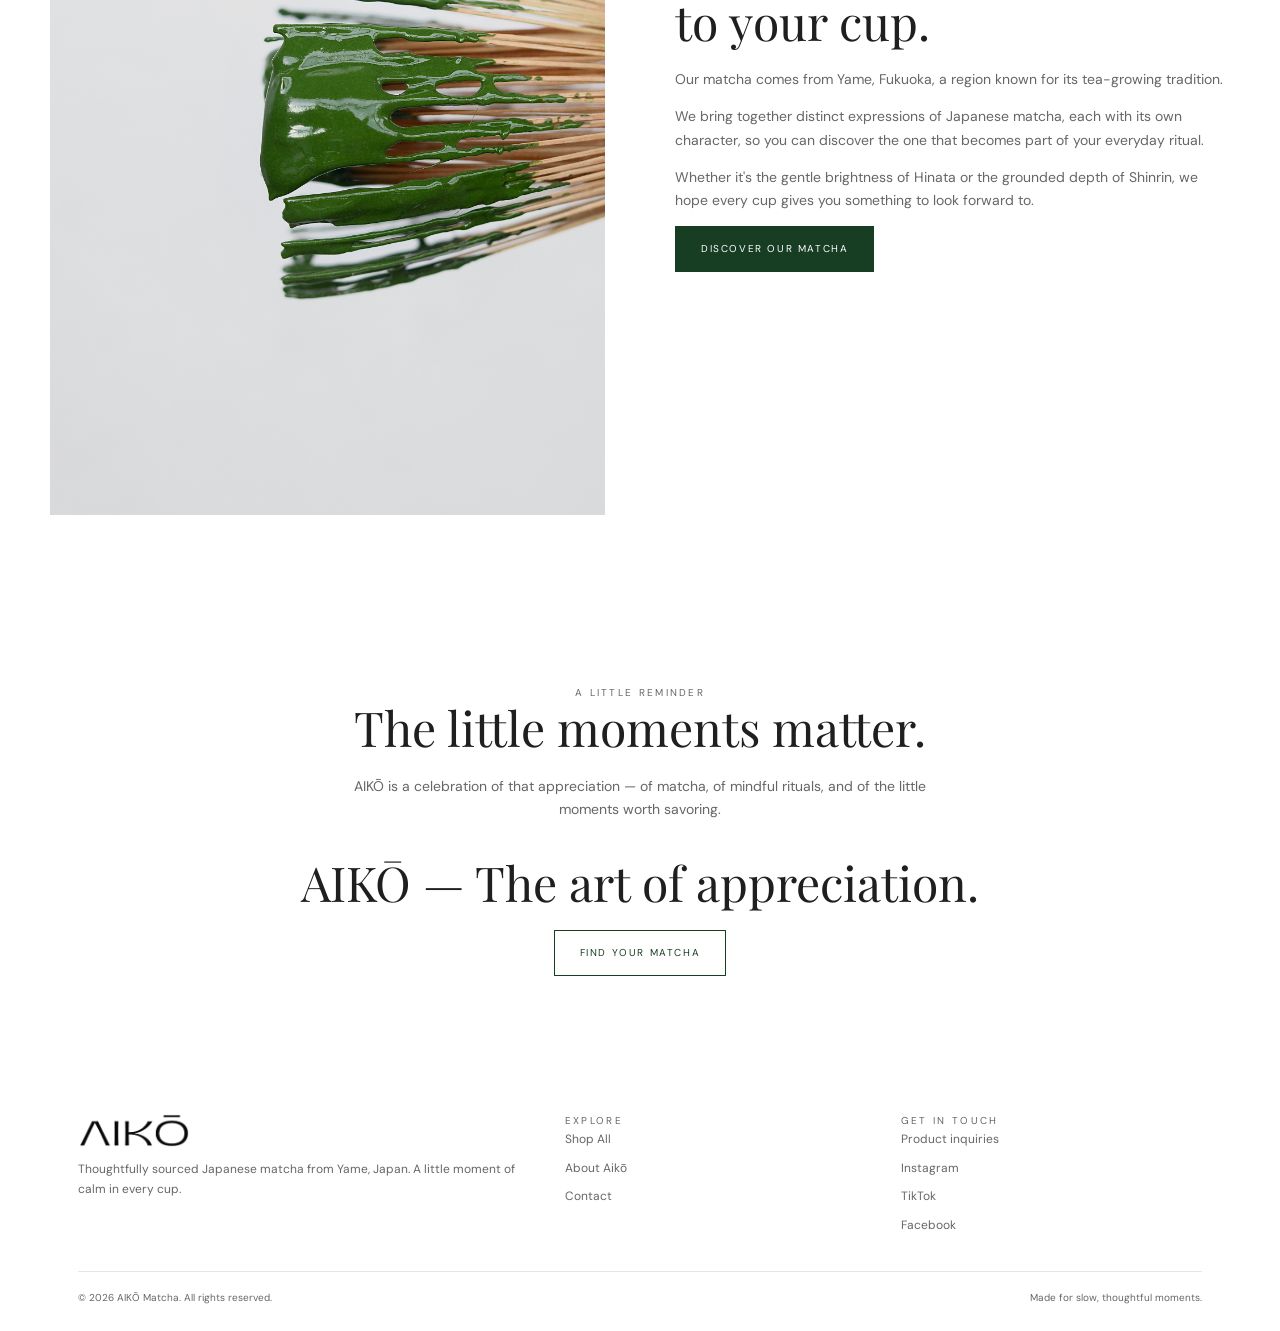
==== commit 9d4a95b5: "Update about.html" ====
--- a/about.html
+++ b/about.html
@@ -236,18 +236,21 @@
         <div>
 
           <div class="eyebrow">Get in touch</div>
-
-          <div class="footer-links">
-            <a href="contact.html">Product inquiries</a>
-
-            <a
-              href="https://www.instagram.com/"
-              target="_blank"
-              rel="noopener"
-            >
-              Instagram
-            </a>
-          </div>
+<div class="footer-links">
+  <a href="contact.html">Product inquiries</a>
+
+  <a href="https://www.instagram.com/" target="_blank" rel="noopener">
+    Instagram
+  </a>
+
+  <a href="https://www.tiktok.com/@aikomatchaph?_r=1&_t=ZS-9BJpIWGnuqa" target="_blank" rel="noopener">
+    TikTok
+  </a>
+
+  <a href="https://www.facebook.com/share/1FNJAM6pXR/?mibextid=wwXIfr" target="_blank" rel="noopener">
+    Facebook
+  </a>
+</div>
 
         </div>
 
--- a/assets/styles.css
+++ b/assets/styles.css
@@ -741,3 +741,16 @@
   width: 21px;
   height: 21px;
 }
+21px;
+}
+
+
+/* Smaller centered header logo across all pages */
+.site-header .brand img {
+  height: 30px !important;
+  width: auto !important;
+  max-width: 150px;
+  display: block;
+  margin: 0 auto;
+  object-fit: contain;
+}
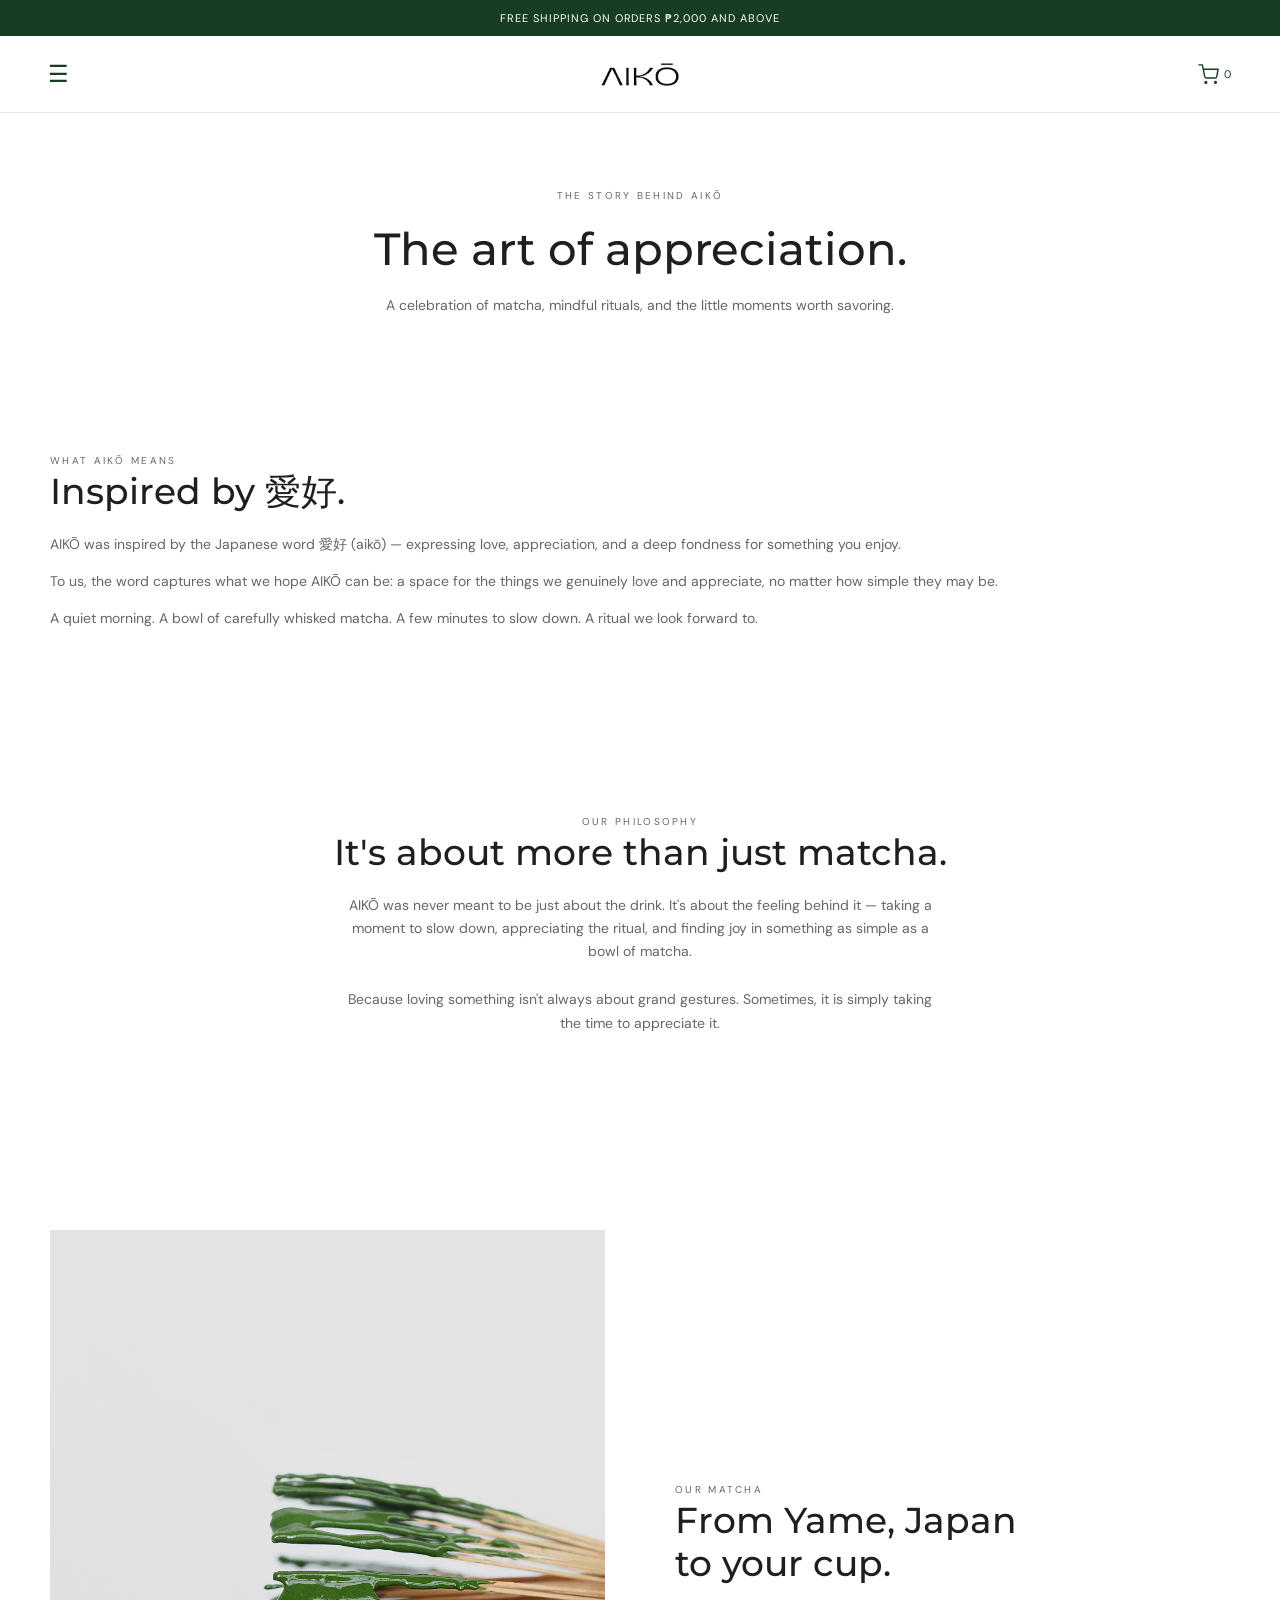
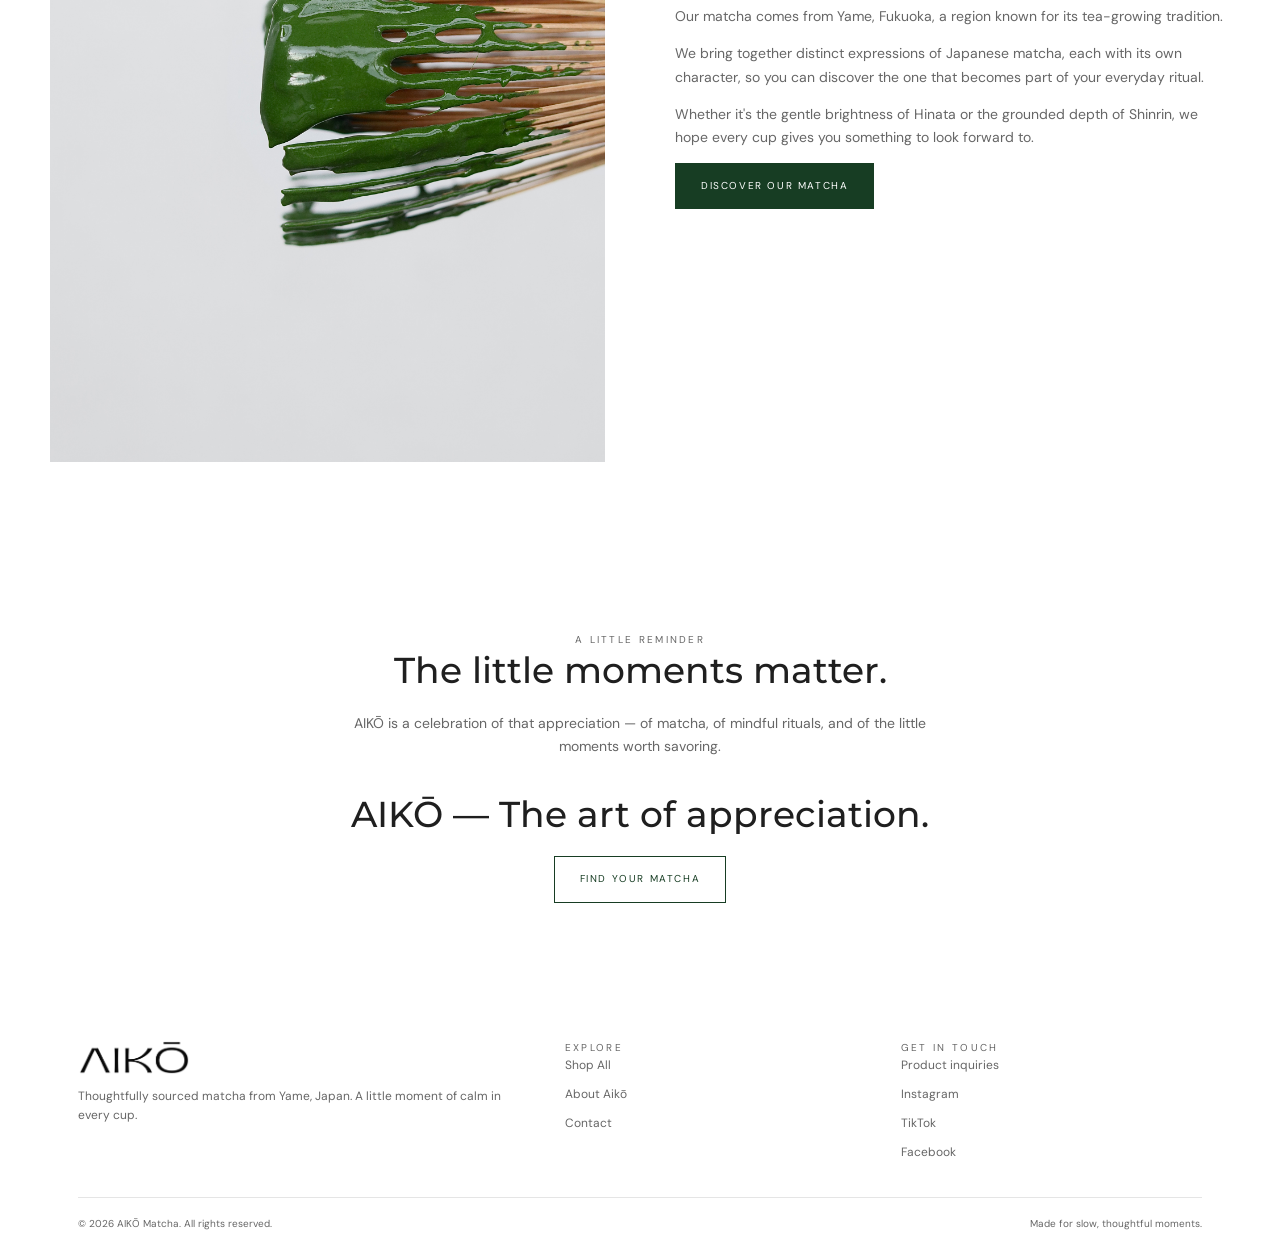
==== commit ea981a2e: "Update about.html" ====
--- a/about.html
+++ b/about.html
@@ -216,7 +216,7 @@
           </a>
 
           <p>
-            Thoughtfully sourced Japanese matcha from Yame, Japan. A little moment of calm in every cup.
+            Thoughtfully sourced matcha from Yame, Japan. A little moment of calm in every cup.
           </p>
 
         </div>
--- a/assets/styles.css
+++ b/assets/styles.css
@@ -1,5 +1,4 @@
-
-@import url('https://fonts.googleapis.com/css2?family=DM+Sans:wght@400;500;600&family=Playfair+Display:wght@400;500;600&display=swap');
+@import url('https://fonts.googleapis.com/css2?family=DM+Sans:wght@400;500;600;700&family=Montserrat:wght@400;500;600;700&display=swap');
 
 :root {
   --cream: #ffffff;
@@ -10,10 +9,12 @@
   --muted: #666666;
   --line: #e5e5e5;
   --white: #ffffff;
-  --serif: 'Playfair Display', Georgia, serif;
-  --sans: 'DM Sans', Arial, sans-serif;
-}
-
+
+  --serif: 'Montserrat', sans-serif;
+  --sans: 'DM Sans', sans-serif;
+  --font-main: 'Montserrat', sans-serif;
+  --font-body: 'DM Sans', sans-serif;
+}
 /* GENERAL */
 
 * {
@@ -28,7 +29,7 @@
   margin: 0;
   background: var(--cream);
   color: var(--deep);
-  font-family: var(--sans);
+  font-family: var(--font-body);
   font-size: 14px;
   line-height: 1.65;
 }
@@ -43,6 +44,7 @@
 textarea,
 select {
   font: inherit;
+  font-family: var(--font-body);
 }
 
 /* ANNOUNCEMENT BAR */
@@ -110,7 +112,7 @@
 }
 
 .nav-wrap .brand img {
-  height: 45px;
+  height: 25px;
   width: auto;
   display: block;
 }
@@ -131,6 +133,23 @@
   opacity: .65;
 }
 
+.site-header .cart-link {
+  display: flex;
+  align-items: center;
+  justify-self: end;
+  gap: 5px;
+  color: #173D23;
+  text-decoration: none;
+  font-size: 11px;
+  letter-spacing: .05em;
+}
+
+.site-header .cart-link svg {
+  display: block;
+  width: 21px;
+  height: 21px;
+}
+
 /* HAMBURGER MENU CONTENT */
 
 .mobile-nav {
@@ -175,27 +194,51 @@
 
 h1,
 h2,
+h3,
+h4,
+h5,
+h6 {
+  font-family: var(--font-main);
+  font-weight: 500;
+  line-height: 1.2;
+}
+
+h1 {
+  font-size: clamp(30px, 3.5vw, 48px);
+  margin: 18px 0;
+}
+
+h2 {
+  font-size: clamp(25px, 3vw, 36px);
+  margin: 0 0 20px;
+}
+
 h3 {
-  font-family: var(--serif);
-  font-weight: 400;
-  line-height: 1.12;
-}
-
-h1 {
-  font-size: clamp(42px, 6vw, 76px);
-  margin: 18px 0;
-}
-
-h2 {
-  font-size: clamp(32px, 4vw, 48px);
-  margin: 0 0 20px;
-}
-
-h3 {
-  font-size: 25px;
+  font-size: 21px;
+}
+
+h4 {
+  font-size: 19px;
+}
+
+h5 {
+  font-size: 16px;
+}
+
+h6 {
+  font-size: 14px;
+}
+
+p,
+li,
+label,
+.price,
+.note {
+  font-family: var(--font-body);
 }
 
 .lead {
+  font-family: var(--font-body);
   font-size: 16px;
   color: var(--muted);
   max-width: 530px;
@@ -211,6 +254,7 @@
   background: var(--green);
   color: white;
   border: 1px solid var(--green);
+  font-family: var(--font-body);
   font-size: 10px;
   letter-spacing: .16em;
   text-transform: uppercase;
@@ -255,10 +299,19 @@
   min-height: 500px;
   background: #ffffff;
   display: flex;
-  align-items: center;
+  align-items: stretch;
   justify-content: center;
   position: relative;
   overflow: hidden;
+}
+
+.hero-art video {
+  width: 100%;
+  height: 100%;
+  object-fit: cover;
+  display: block;
+  position: relative;
+  z-index: 1;
 }
 
 .hero-art:before,
@@ -333,7 +386,8 @@
 }
 
 .product-meta h3 {
-  font-size: 22px;
+  font-size: 19px;
+  font-weight: 500;
   margin: 0 0 3px;
 }
 
@@ -414,7 +468,7 @@
 }
 
 .product-info h1 {
-  font-size: 54px;
+  font-size: clamp(30px, 3.5vw, 42px);
 }
 
 .product-info .price {
@@ -539,6 +593,7 @@
   background: var(--green);
   color: #fff;
   border: 1px solid var(--green);
+  font-family: var(--font-body);
   font-size: 10px;
   letter-spacing: 2px;
   cursor: pointer;
@@ -596,6 +651,7 @@
   color: white;
   text-align: center;
   text-decoration: none;
+  font-family: var(--font-body);
   font-size: 11px;
   letter-spacing: 2px;
 }
@@ -629,7 +685,7 @@
   }
 
   .nav-wrap .brand img {
-    height: 42px;
+    height: 25px;
   }
 
   .cart-link {
@@ -655,7 +711,8 @@
   }
 
   .hero-art {
-    min-height: 370px;
+    height: 670px;
+    min-height: 670px;
   }
 
   .section {
@@ -679,7 +736,7 @@
   }
 
   .product-meta h3 {
-    font-size: 18px;
+    font-size: 17px;
   }
 
   .split,
@@ -699,7 +756,7 @@
   }
 
   .product-info h1 {
-    font-size: 44px;
+    font-size: 30px;
   }
 
   .footer-grid {
@@ -725,29 +782,11 @@
   }
 
 }
-.site-header .cart-link {
-  display: flex;
-  align-items: center;
-  justify-self: end;
-  gap: 5px;
-  color: #173D23;
-  text-decoration: none;
-  font-size: 11px;
-  letter-spacing: .05em;
-}
-
-.site-header .cart-link svg {
-  display: block;
-  width: 21px;
-  height: 21px;
-}
-21px;
-}
-
-
-/* Smaller centered header logo across all pages */
+
+/* SMALLER CENTERED HEADER LOGO */
+
 .site-header .brand img {
-  height: 30px !important;
+  height: 25px !important;
   width: auto !important;
   max-width: 150px;
   display: block;
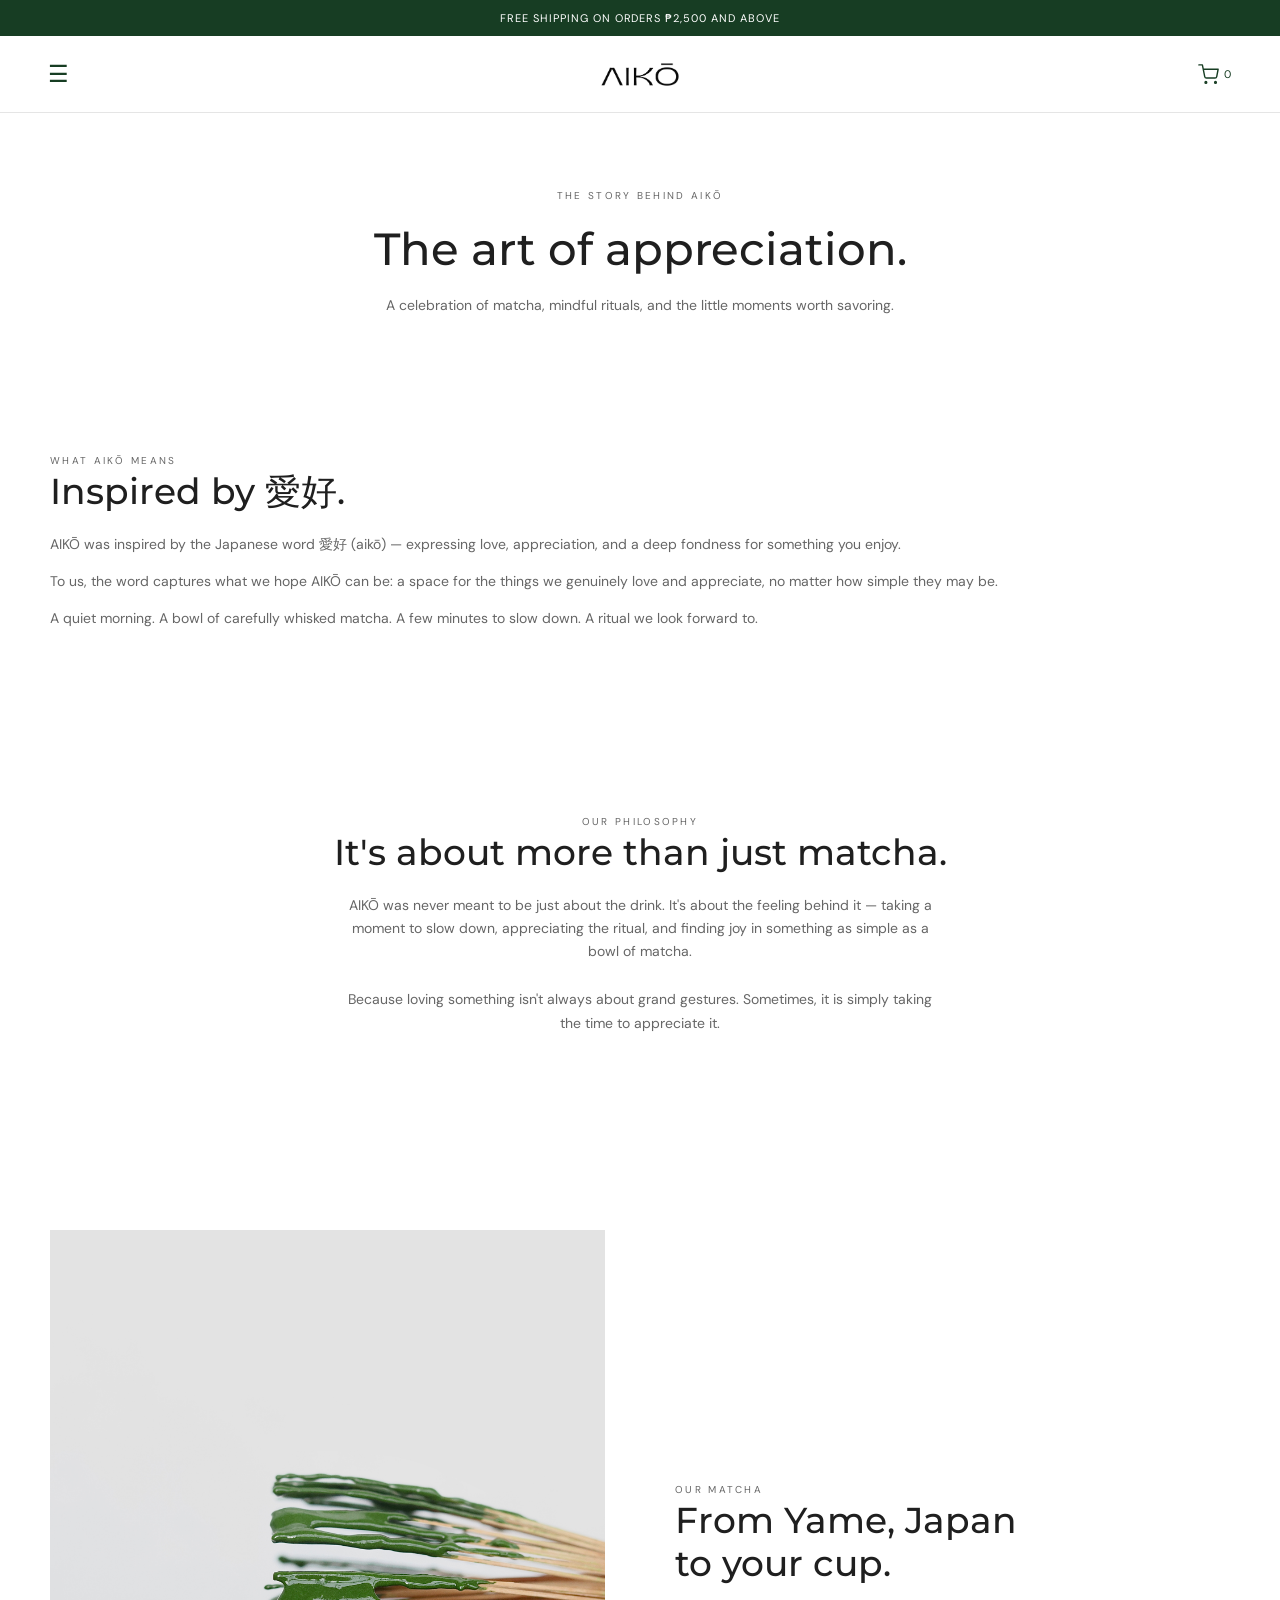
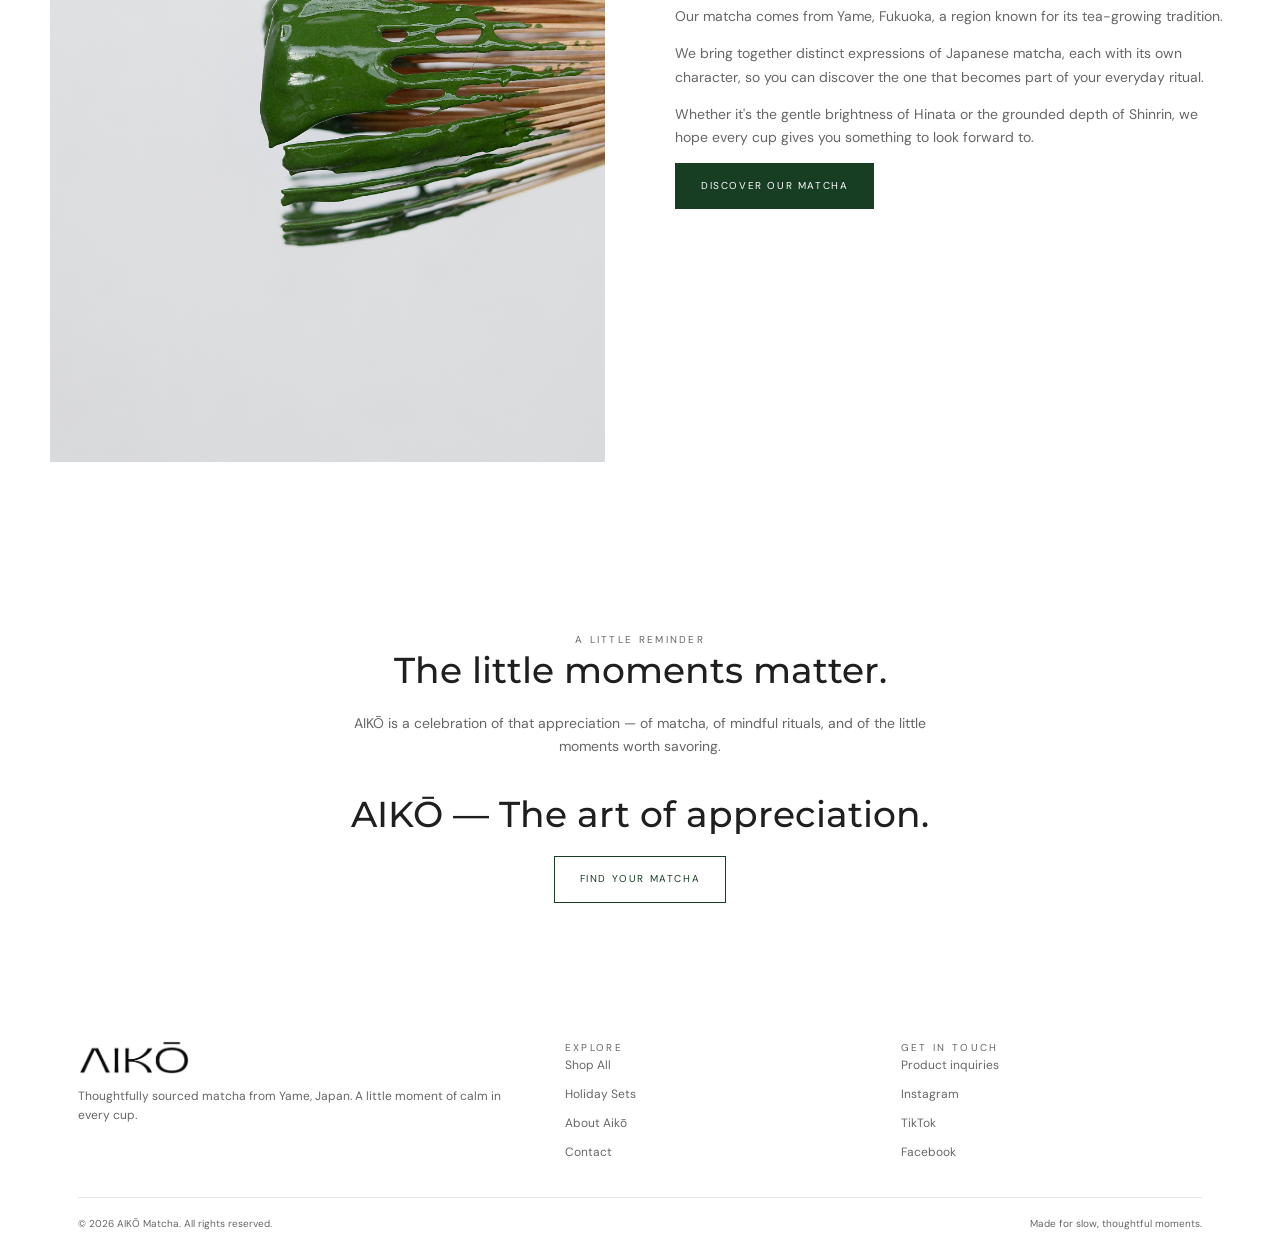
==== commit 9ea81768: "Add files via upload" ====
--- a/about.html
+++ b/about.html
@@ -18,7 +18,7 @@
 
   <!-- ANNOUNCEMENT BAR -->
   <div class="announcement">
-    FREE SHIPPING ON ORDERS ₱2,000 AND ABOVE
+    FREE SHIPPING ON ORDERS ₱2,500 AND ABOVE
   </div>
 
 
@@ -69,6 +69,7 @@
     <nav class="mobile-nav">
       <a href="index.html">Home</a>
       <a href="shop.html">Shop All</a>
+      <a href="holiday-sets.html">Holiday Sets</a>
       <a href="about.html">About Aikō</a>
       <a href="contact.html">Contact</a>
     </nav>
@@ -227,6 +228,7 @@
 
           <div class="footer-links">
             <a href="shop.html">Shop All</a>
+      <a href="holiday-sets.html">Holiday Sets</a>
             <a href="about.html">About Aikō</a>
             <a href="contact.html">Contact</a>
           </div>
